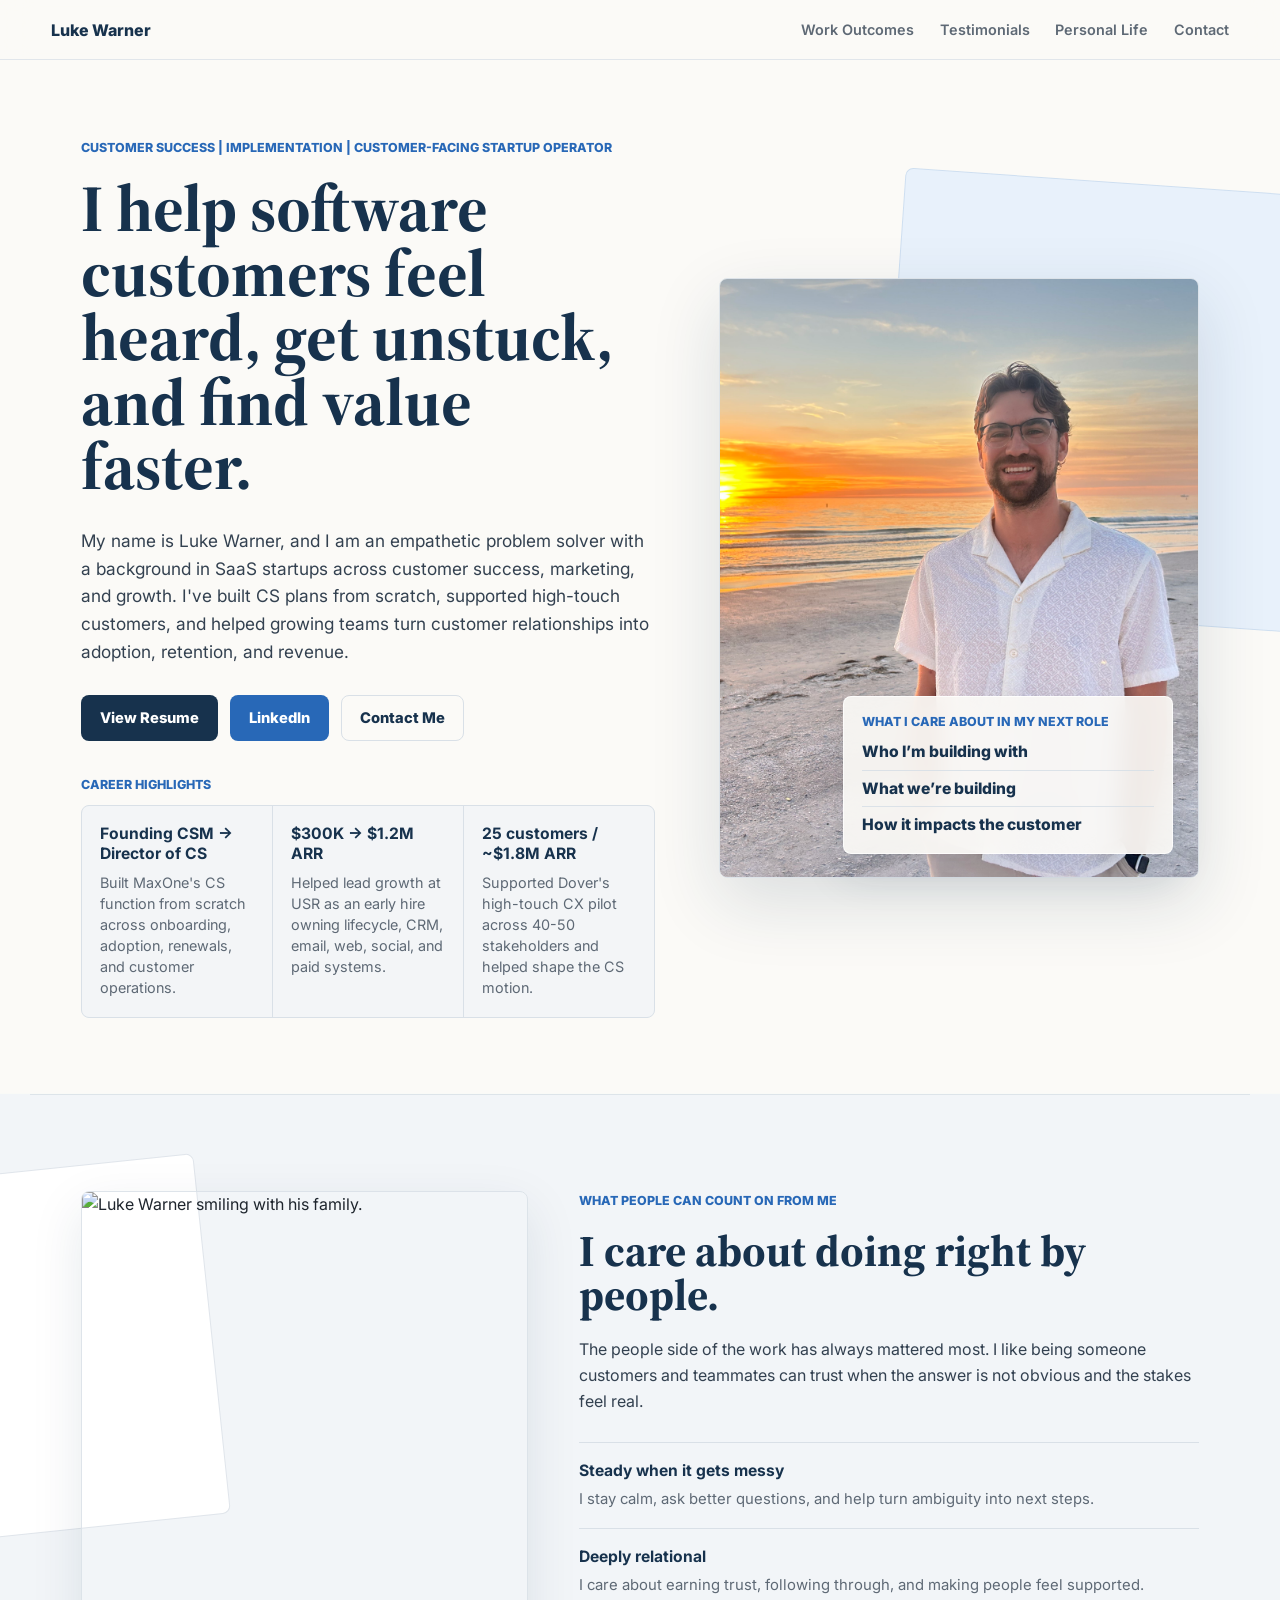
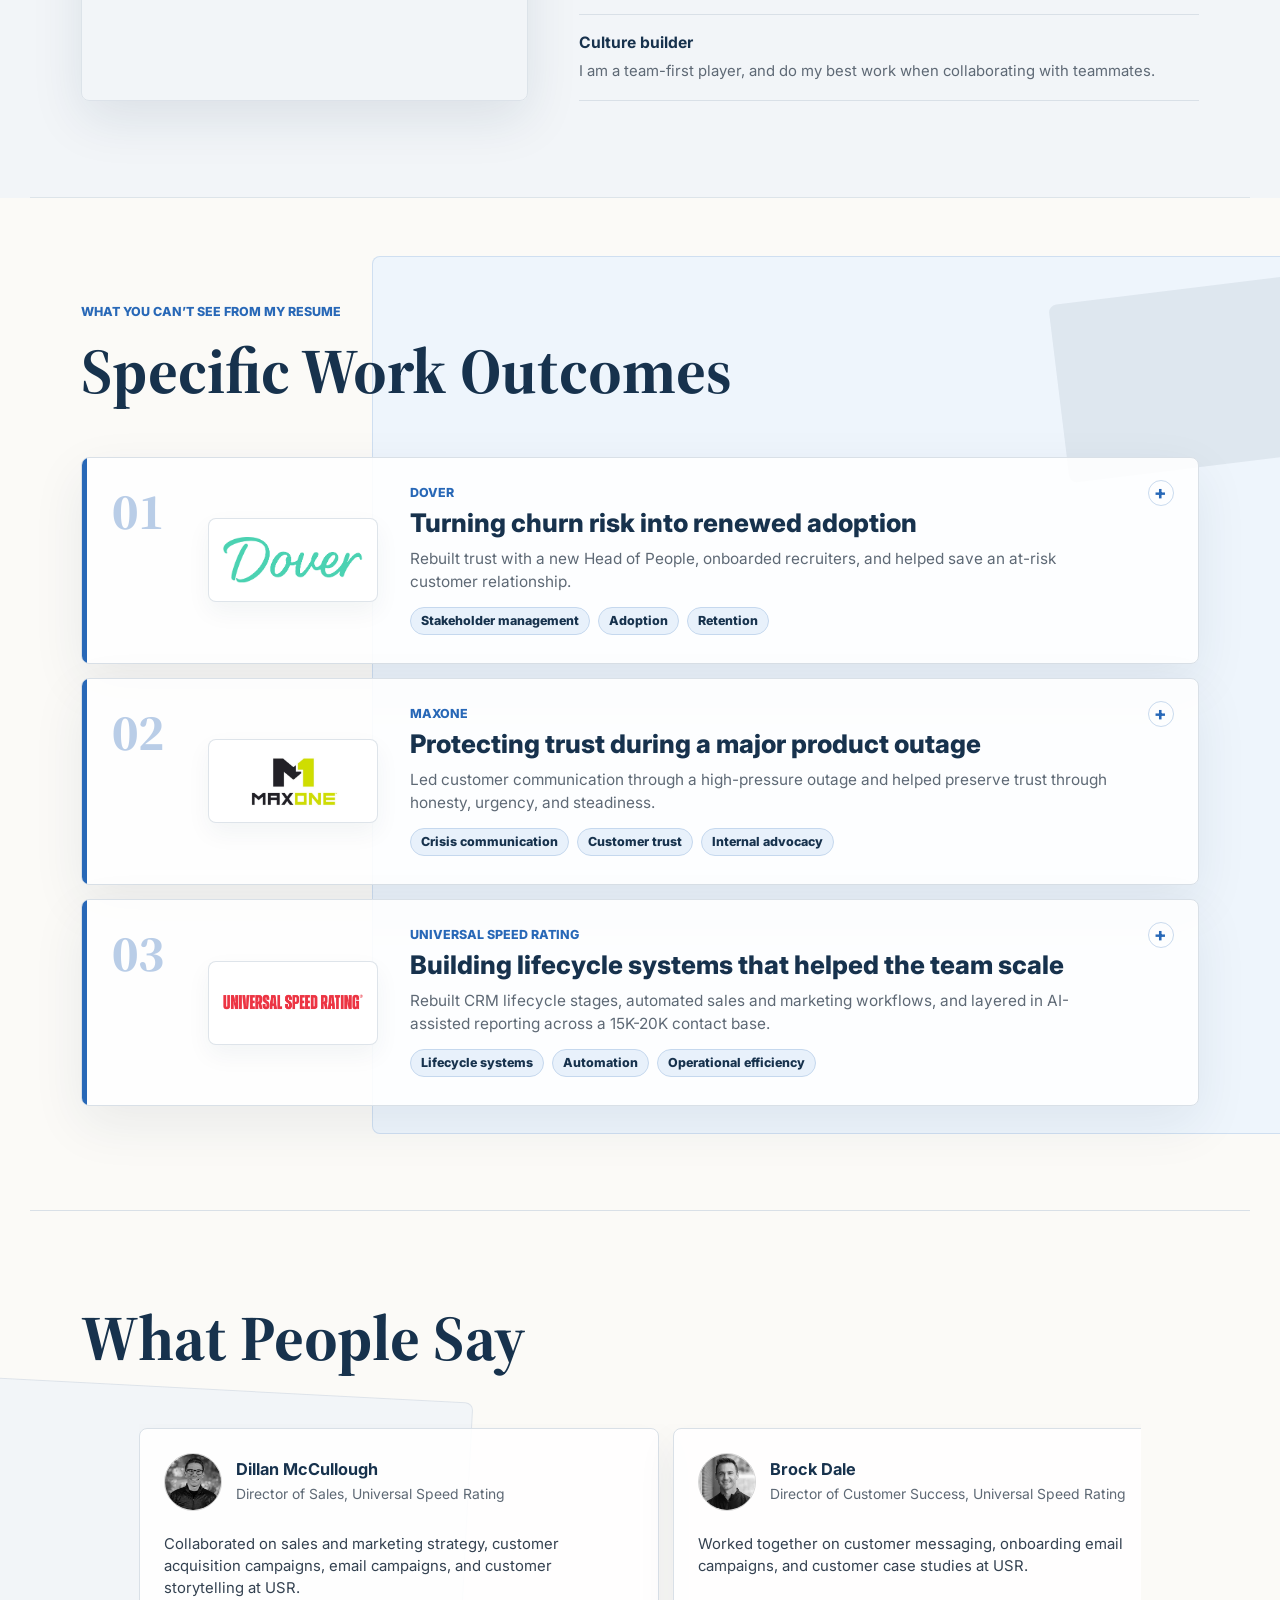
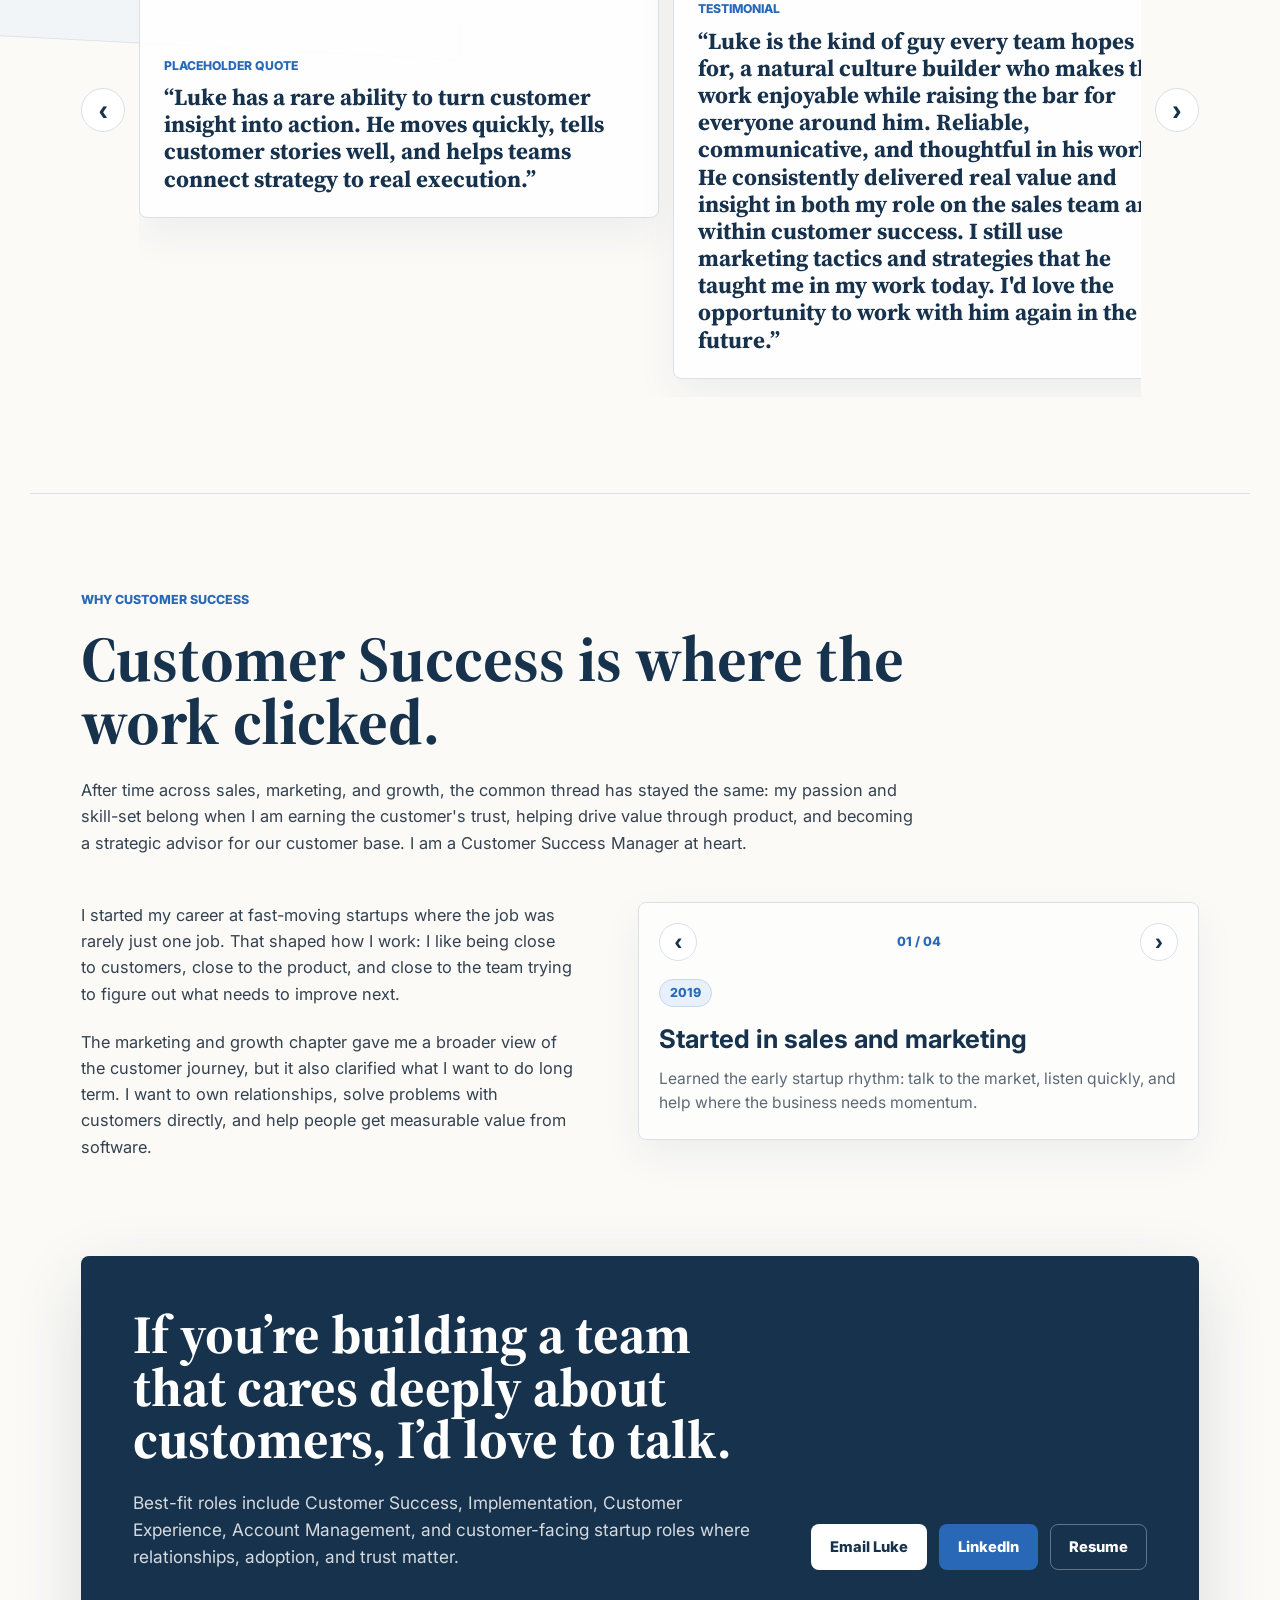
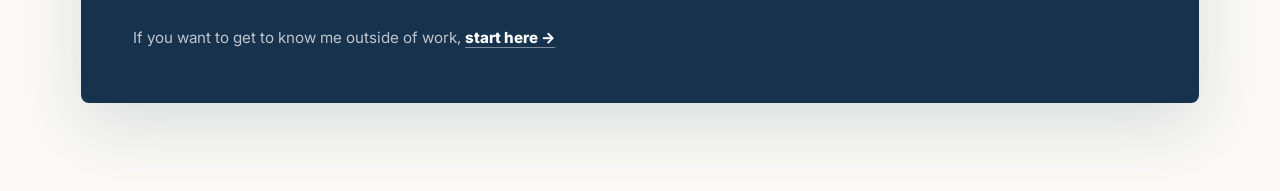
==== index.html @ da86cff1 "Initial portfolio website" ====
<!doctype html>
<html lang="en">
  <head>
    <meta charset="utf-8">
    <meta name="viewport" content="width=device-width, initial-scale=1">
    <meta
      name="description"
      content="Luke Warner is a customer success manager and startup operator focused on customer relationships, implementation, software adoption, and high-touch support."
    >
    <title>Luke Warner | Customer Success</title>
    <link rel="preconnect" href="https://fonts.googleapis.com">
    <link rel="preconnect" href="https://fonts.gstatic.com" crossorigin>
    <link
      href="https://fonts.googleapis.com/css2?family=Inter:wght@400;500;600;700;800&family=Source+Serif+4:opsz,wght@8..60,600;8..60,700&display=swap"
      rel="stylesheet"
    >
    <link rel="stylesheet" href="styles.css">
    <script src="script.js" defer></script>
  </head>
  <body>
    <header class="site-header" aria-label="Primary">
      <a class="brand" href="#top" aria-label="Luke Warner home">Luke Warner</a>
      <nav class="nav-links" aria-label="Site">
        <a href="#projects">Work Outcomes</a>
        <a href="#testimonials">Testimonials</a>
        <a href="outside-work.html">Personal Life</a>
        <a href="#contact">Contact</a>
      </nav>
    </header>

    <main id="top">
      <section class="hero" aria-labelledby="hero-title">
        <div class="hero-copy">
          <p class="eyebrow">Customer Success | Implementation | Customer-facing startup operator</p>
          <h1 id="hero-title">I help software customers feel heard, get unstuck, and find value faster.</h1>
          <p class="hero-intro">
            My name is Luke Warner, and I am an empathetic problem solver with a background in SaaS
            startups across customer success, marketing, and growth. I've built CS plans from
            scratch, supported high-touch customers, and helped growing teams turn customer
            relationships into adoption, retention, and revenue.
          </p>

          <div class="hero-actions" aria-label="Primary links">
            <a class="button primary" href="assets/files/luke-warner-resume.pdf">View Resume</a>
            <a class="button secondary" href="https://www.linkedin.com/in/luke-warner-34b8a7158/">LinkedIn</a>
            <a class="button ghost" href="#contact">Contact Me</a>
          </div>

          <p class="proof-label">Career Highlights</p>
          <ul class="proof-list" aria-label="Career highlights">
            <li>
              <strong>Founding CSM → Director of CS</strong>
              <span>Built MaxOne's CS function from scratch across onboarding, adoption, renewals, and customer operations.</span>
            </li>
            <li>
              <strong>$300K → $1.2M ARR</strong>
              <span>Helped lead growth at USR as an early hire owning lifecycle, CRM, email, web, social, and paid systems.</span>
            </li>
            <li>
              <strong>25 customers / ~$1.8M ARR</strong>
              <span>Supported Dover's high-touch CX pilot across 40-50 stakeholders and helped shape the CS motion.</span>
            </li>
          </ul>
        </div>

        <div class="hero-visual" aria-label="Portrait of Luke Warner">
          <img src="assets/images/luke-hero.jpeg" alt="Luke Warner smiling on a beach at sunset.">
          <div class="mantra" aria-label="Luke's role mantra">
            <strong>What I care about in my next role</strong>
            <span>Who I’m building with</span>
            <span>What we’re building</span>
            <span>How it impacts the customer</span>
          </div>
        </div>
      </section>

      <section class="trust-section" id="count-on-me" aria-label="What people can count on from Luke">
        <div class="people-section" aria-label="What people can count on from Luke">
          <figure class="people-photo">
            <img src="assets/images/luke-family-candid.jpg" alt="Luke Warner smiling with his family.">
          </figure>
          <div class="people-copy">
            <p class="eyebrow">What people can count on from me</p>
            <h3>I care about doing right by people.</h3>
            <p>
              The people side of the work has always mattered most. I like being someone customers
              and teammates can trust when the answer is not obvious and the stakes feel real.
            </p>
            <div class="people-traits">
              <article>
                <h4>Steady when it gets messy</h4>
                <p>I stay calm, ask better questions, and help turn ambiguity into next steps.</p>
              </article>
              <article>
                <h4>Deeply relational</h4>
                <p>I care about earning trust, following through, and making people feel supported.</p>
              </article>
              <article>
                <h4>Culture builder</h4>
                <p>I am a team-first player, and do my best work when collaborating with teammates.</p>
              </article>
            </div>
          </div>
        </div>
      </section>

      <section class="outcomes-section" id="projects" aria-labelledby="outcomes-title">
        <div class="section-heading">
          <p class="eyebrow">What you can’t see from my resume</p>
          <h2 id="outcomes-title">Specific Work Outcomes</h2>
        </div>

        <div class="outcome-list">
          <details class="outcome-card">
            <summary>
              <span class="outcome-logo-box">
                <img src="assets/images/dover-logo.png" alt="Dover logo.">
              </span>
              <span class="outcome-summary">
                <span class="outcome-company">Dover</span>
                <span class="outcome-title">Turning churn risk into renewed adoption</span>
                <span class="outcome-line">Rebuilt trust with a new Head of People, onboarded recruiters, and helped save an at-risk customer relationship.</span>
                <span class="outcome-tags" aria-label="Skills demonstrated">
                  <span>Stakeholder management</span>
                  <span>Adoption</span>
                  <span>Retention</span>
                </span>
              </span>
            </summary>
            <div class="outcome-body">
              <article>
                <h3>Problem</h3>
                <p>True North Fleet had been a longtime Dover customer, but usage had stalled. A new Head of People joined the company, had never used Dover before, and was considering bringing in her own hiring processes. That created a real churn risk, especially because her recruiting team also saw Dover as a potential competitor to the way they already worked.</p>
              </article>
              <article>
                <h3>What I Did</h3>
                <p>I focused first on earning trust with the new Head of People. I walked her through the platform, helped her understand that Dover was there to make her team’s work easier, and showed how it could support faster, more efficient hiring. From there, I helped onboard her recruiters, answered questions, joined additional calls with hiring managers, and became more embedded in their hiring workflow than a traditional CSM motion might require.</p>
              </article>
              <article>
                <h3>Result</h3>
                <p>We kept True North Fleet as a customer, rebuilt trust with a new decision-maker, got the recruiting team bought into the platform, and increased adoption across the account.</p>
              </article>
              <article>
                <h3>What It Demonstrates</h3>
                <p>This story shows how I approach at-risk accounts: understand the customer’s world, earn trust with new stakeholders, identify what is blocking adoption, and do the practical work needed to help the customer succeed.</p>
              </article>
            </div>
          </details>

          <details class="outcome-card">
            <summary>
              <span class="outcome-logo-box">
                <img src="assets/images/maxone-logo.jpg" alt="MaxOne logo.">
              </span>
              <span class="outcome-summary">
                <span class="outcome-company">MaxOne</span>
                <span class="outcome-title">Protecting trust during a major product outage</span>
                <span class="outcome-line">Led customer communication through a high-pressure outage and helped preserve trust through honesty, urgency, and steadiness.</span>
                <span class="outcome-tags" aria-label="Skills demonstrated">
                  <span>Crisis communication</span>
                  <span>Customer trust</span>
                  <span>Internal advocacy</span>
                </span>
              </span>
            </summary>
            <div class="outcome-body">
              <article>
                <h3>Problem</h3>
                <p>During my time as Director of Customer Success at MaxOne, we went through a major platform transition that caused a serious outage across our customer base. For several weeks, many customers were affected, and some were unable to use the product in the way they needed. It created a high-pressure moment with real churn risk.</p>
              </article>
              <article>
                <h3>What I Did</h3>
                <p>As the primary customer contact, I owned communication throughout the outage. I focused on being prompt, honest, calm, and clear. I kept customers updated, acknowledged the impact, avoided overpromising, and worked internally to understand timelines and advocate for what customers needed. My goal was to make sure customers knew we were taking the issue seriously and working as quickly as possible to resolve it.</p>
              </article>
              <article>
                <h3>Result</h3>
                <p>The outcome was mixed, as some customers needed an immediate solution and chose to leave. But with others, we were able to preserve trust by communicating proactively, following through on commitments, and showing up consistently during a difficult moment. The experience made me a much stronger customer communicator and taught me how much trust can be built, or lost, in moments of pressure.</p>
              </article>
              <article>
                <h3>What It Demonstrates</h3>
                <p>This story shows how I handle hard customer situations: stay calm, communicate clearly, tell the truth without creating panic, advocate internally, and protect the relationship even when the product experience is not where it needs to be.</p>
              </article>
            </div>
          </details>

          <details class="outcome-card">
            <summary>
              <span class="outcome-logo-box">
                <img src="assets/images/usr-logo.png" alt="Universal Speed Rating logo.">
              </span>
              <span class="outcome-summary">
                <span class="outcome-company">Universal Speed Rating</span>
                <span class="outcome-title">Building lifecycle systems that helped the team scale</span>
                <span class="outcome-line">Rebuilt CRM lifecycle stages, automated sales and marketing workflows, and layered in AI-assisted reporting across a 15K-20K contact base.</span>
                <span class="outcome-tags" aria-label="Skills demonstrated">
                  <span>Lifecycle systems</span>
                  <span>Automation</span>
                  <span>Operational efficiency</span>
                </span>
              </span>
            </summary>
            <div class="outcome-body">
              <article>
                <h3>Problem</h3>
                <p>When I joined Universal Speed Rating, the CRM was messy, under-segmented, and full of manual work. We had roughly 15,000-20,000 contacts, but they were not organized cleanly across lifecycle stages, lists, or communication paths. That made it harder for sales, marketing, and customer-facing teams to follow up quickly, personalize messaging, and understand where people were in the funnel.</p>
              </article>
              <article>
                <h3>What I Did</h3>
                <p>I rebuilt the lifecycle structure inside the CRM and created automated workflows across the full funnel: new contact, lead, sales qualified lead, opportunity, customer, and churned. Those workflows connected marketing emails, sales tasks, internal notifications, reporting, and customer/prospect segmentation. From there, I layered in AI-assisted workflows for paid ad reporting, performance dashboards, campaign planning, and lifecycle analysis.</p>
              </article>
              <article>
                <h3>Result</h3>
                <p>The systems saved time, reduced manual work, improved segmentation, created cleaner handoffs, and gave the sales team faster follow-up paths with fewer missed tasks. That operational foundation supported the company’s growth from roughly $300K to $1.2M ARR.</p>
              </article>
              <article>
                <h3>What It Demonstrates</h3>
                <p>This story shows how I use systems thinking to create leverage. I can build customer and revenue operations infrastructure that helps teams move faster, communicate better, and scale without relying on manual work.</p>
              </article>
            </div>
          </details>
        </div>
      </section>

      <section class="testimonials-section" id="testimonials" aria-labelledby="testimonials-title">
        <div class="section-heading">
          <h2 id="testimonials-title">What People Say</h2>
        </div>

        <div class="testimonial-carousel" aria-label="Testimonials carousel">
          <button class="carousel-button" type="button" data-testimonial-prev aria-label="Previous testimonial">‹</button>
          <div class="testimonial-track" tabindex="0">
            <article class="testimonial-card">
              <div class="testimonial-person">
                <img class="testimonial-avatar" src="assets/images/dillan-mccullough.webp" alt="Dillan McCullough">
                <div>
                  <h3>Dillan McCullough</h3>
                  <p>Director of Sales, Universal Speed Rating</p>
                </div>
              </div>
              <p class="testimonial-relationship">Collaborated on sales and marketing strategy, customer acquisition campaigns, email campaigns, and customer storytelling at USR.</p>
              <p class="testimonial-label">Placeholder quote</p>
              <blockquote>
                “Luke has a rare ability to turn customer insight into action. He moves quickly, tells customer stories well, and helps teams connect strategy to real execution.”
              </blockquote>
            </article>

            <article class="testimonial-card">
              <div class="testimonial-person">
                <img class="testimonial-avatar" src="assets/images/brock-dale.webp" alt="Brock Dale">
                <div>
                  <h3>Brock Dale</h3>
                  <p>Director of Customer Success, Universal Speed Rating</p>
                </div>
              </div>
              <p class="testimonial-relationship">Worked together on customer messaging, onboarding email campaigns, and customer case studies at USR.</p>
              <p class="testimonial-label">Testimonial</p>
              <blockquote>
                “Luke is the kind of guy every team hopes for, a natural culture builder who makes the work enjoyable while raising the bar for everyone around him. Reliable, communicative, and thoughtful in his work. He consistently delivered real value and insight in both my role on the sales team and within customer success. I still use marketing tactics and strategies that he taught me in my work today. I'd love the opportunity to work with him again in the future.”
              </blockquote>
            </article>

            <article class="testimonial-card">
              <div class="testimonial-person">
                <img class="testimonial-avatar" src="assets/images/brittany-nickell.jpeg" alt="Brittany Nickell">
                <div>
                  <h3>Brittany Nickell</h3>
                  <p>Chief of Staff, Assembly</p>
                </div>
              </div>
              <p class="testimonial-relationship">Direct manager at Dover during Luke’s time on the Customer Experience team.</p>
              <p class="testimonial-label">Placeholder quote</p>
              <blockquote>
                “Luke brings empathy, ownership, and steadiness to customer work. He builds trust with customers quickly and is the kind of teammate people want beside them.”
              </blockquote>
            </article>

            <article class="testimonial-card">
              <div class="testimonial-person">
                <img class="testimonial-avatar" src="assets/images/eli-schoonveld.jpeg" alt="Eli Schoonveld">
                <div>
                  <h3>Eli Schoonveld</h3>
                  <p>Recruiter, Insight Global</p>
                </div>
              </div>
              <p class="testimonial-relationship">Worked under Luke as a marketing content manager at Universal Speed Rating.</p>
              <p class="testimonial-label">Placeholder quote</p>
              <blockquote>
                “Luke leads with clarity, encouragement, and trust. He gives people room to own their work while staying close enough to help them do it well.”
              </blockquote>
            </article>

            <article class="testimonial-card">
              <div class="testimonial-person">
                <img class="testimonial-avatar" src="assets/images/olivia-lebaron.jpeg" alt="Olivia LeBaron">
                <div>
                  <h3>Olivia LeBaron</h3>
                  <p>Customer Success / Operations Manager, Universal Speed Rating</p>
                </div>
              </div>
              <p class="testimonial-relationship">Worked alongside Luke as a colleague at Universal Speed Rating.</p>
              <p class="testimonial-label">Testimonial</p>
              <blockquote>
                “I had the opportunity to work with Luke over the past three years, and he was someone I could always count on. He's a strong communicator, follows through on his commitments, and consistently takes ownership of his work. I appreciated working with him and know he'll make a positive impact on whatever team he is on.”
              </blockquote>
            </article>

            <article class="testimonial-card">
              <div class="testimonial-person">
                <img class="testimonial-avatar" src="assets/images/payton-mills.jpeg" alt="Payton Mills">
                <div>
                  <h3>Payton Mills</h3>
                  <p>CEO, Raiz</p>
                </div>
              </div>
              <p class="testimonial-relationship">Lifelong friend who can speak to Luke’s character, integrity, and loyalty.</p>
              <p class="testimonial-label">Placeholder quote</p>
              <blockquote>
                “Luke is loyal, steady, and deeply principled. He shows up for people with integrity, and that character carries into the way he works and leads.”
              </blockquote>
            </article>
          </div>
          <button class="carousel-button" type="button" data-testimonial-next aria-label="Next testimonial">›</button>
        </div>
      </section>

      <section class="about-section" id="about" aria-labelledby="about-title">
        <div class="section-heading">
          <p class="eyebrow">Why Customer Success</p>
          <h2 id="about-title">Customer Success is where the work clicked.</h2>
          <p>
            After time across sales, marketing, and growth, the common thread has stayed the same:
            my passion and skill-set belong when I am earning the customer's trust, helping drive
            value through product, and becoming a strategic advisor for our customer base. I am a
            Customer Success Manager at heart.
          </p>
        </div>

        <div class="story-grid">
          <div class="about-copy">
            <p>
              I started my career at fast-moving startups where the job was rarely just one job.
              That shaped how I work: I like being close to customers, close to the product, and
              close to the team trying to figure out what needs to improve next.
            </p>
            <p>
              The marketing and growth chapter gave me a broader view of the customer journey, but
              it also clarified what I want to do long term. I want to own relationships, solve
              problems with customers directly, and help people get measurable value from software.
            </p>
          </div>

          <div class="timeline-carousel" aria-label="Career timeline">
            <div class="timeline-controls">
              <button class="timeline-button" type="button" data-timeline-prev aria-label="Previous timeline step">‹</button>
              <p class="timeline-count"><span data-timeline-current>01</span> / 04</p>
              <button class="timeline-button" type="button" data-timeline-next aria-label="Next timeline step">›</button>
            </div>

            <ol class="timeline-slides">
              <li class="timeline-slide is-active">
                <span class="timeline-date">2019</span>
                <h3>Started in sales and marketing</h3>
                <p>Learned the early startup rhythm: talk to the market, listen quickly, and help where the business needs momentum.</p>
              </li>
              <li class="timeline-slide">
                <span class="timeline-date">2019-2021</span>
                <h3>Became MaxOne's founding CSM</h3>
                <p>Built onboarding, playbooks, renewal motions, and customer operations before being promoted to Director of Customer Success.</p>
              </li>
              <li class="timeline-slide">
                <span class="timeline-date">2021-2023</span>
                <h3>Joined Dover's high-touch CX pilot</h3>
                <p>Worked with 25 customers worth roughly $1.8M ARR and helped shape a hands-on Customer Success motion.</p>
              </li>
              <li class="timeline-slide">
                <span class="timeline-date">2023-now</span>
                <h3>Led growth as an early marketing hire</h3>
                <p>Owned lifecycle, paid, CRM, email, social, and web systems while helping grow ARR from roughly $300K to $1.2M.</p>
              </li>
            </ol>
          </div>
        </div>
      </section>

      <section class="contact-section" id="contact" aria-labelledby="contact-title">
        <div class="contact-panel">
          <div class="contact-copy">
            <h2 id="contact-title">If you’re building a team that cares deeply about customers, I’d love to talk.</h2>
            <p>
              Best-fit roles include Customer Success, Implementation, Customer Experience, Account
              Management, and customer-facing startup roles where relationships, adoption, and trust
              matter.
            </p>
          </div>

          <div class="contact-actions" aria-label="Contact links">
            <a class="button primary" href="mailto:Lukewarner428@gmail.com">Email Luke</a>
            <a class="button secondary" href="https://www.linkedin.com/in/luke-warner-34b8a7158/">LinkedIn</a>
            <a class="button ghost" href="assets/files/luke-warner-resume.pdf">Resume</a>
          </div>

          <p class="outside-link">
            If you want to get to know me outside of work,
            <a href="outside-work.html">start here →</a>
          </p>
        </div>
      </section>
    </main>
  </body>
</html>
---- styles.css ----
:root {
  --paper: #fbfaf7;
  --paper-strong: #f2f5f8;
  --ink: #1e252d;
  --muted: #5e6975;
  --navy: #17324d;
  --cobalt: #2868b7;
  --cobalt-soft: #e8f1fb;
  --line: #d9e0e7;
  --white: #ffffff;
  --shadow: 0 24px 70px rgba(23, 50, 77, 0.14);
  --serif: "Source Serif 4", Georgia, serif;
  --sans: Inter, ui-sans-serif, system-ui, -apple-system, BlinkMacSystemFont, "Segoe UI", sans-serif;
}

* {
  box-sizing: border-box;
}

html {
  scroll-behavior: smooth;
}

body {
  margin: 0;
  background: var(--paper);
  color: var(--ink);
  font-family: var(--sans);
  font-size: 16px;
  line-height: 1.6;
  overflow-x: hidden;
}

main {
  overflow: hidden;
}

img {
  display: block;
  max-width: 100%;
}

a {
  color: inherit;
  text-decoration: none;
}

.site-header {
  position: sticky;
  top: 0;
  z-index: 10;
  display: flex;
  align-items: center;
  justify-content: space-between;
  gap: 32px;
  width: 100%;
  padding: 18px clamp(20px, 4vw, 56px);
  background: rgba(251, 250, 247, 0.9);
  border-bottom: 1px solid rgba(217, 224, 231, 0.75);
  backdrop-filter: blur(16px);
}

.brand {
  color: var(--navy);
  font-weight: 800;
  line-height: 1;
}

.nav-links {
  display: flex;
  align-items: center;
  gap: clamp(14px, 2vw, 28px);
  color: var(--muted);
  font-size: 0.9rem;
  font-weight: 600;
}

.nav-links a {
  white-space: nowrap;
  transition: color 160ms ease;
}

.nav-links a:hover,
.nav-links a:focus-visible {
  color: var(--cobalt);
}

.hero {
  position: relative;
  isolation: isolate;
  display: grid;
  grid-template-columns: minmax(0, 0.98fr) minmax(330px, 0.82fr);
  gap: clamp(34px, 5vw, 68px);
  align-items: center;
  max-width: 1220px;
  margin: 0 auto;
  padding: clamp(44px, 7vw, 78px) clamp(20px, 4vw, 56px) clamp(48px, 7vw, 76px);
}

.hero::before {
  position: absolute;
  top: 12%;
  right: max(-10vw, -140px);
  z-index: -1;
  width: min(38vw, 520px);
  height: min(34vw, 460px);
  background: #e8f1fb;
  border: 1px solid rgba(197, 216, 238, 0.72);
  border-radius: 8px;
  transform: rotate(4deg);
  content: "";
}

.hero-copy {
  max-width: 735px;
}

.eyebrow {
  margin: 0 0 18px;
  color: var(--cobalt);
  font-size: 0.78rem;
  font-weight: 800;
  letter-spacing: 0;
  text-transform: uppercase;
}

h1,
h2 {
  margin: 0;
  color: var(--navy);
  font-family: var(--serif);
  font-weight: 700;
  line-height: 0.98;
  letter-spacing: 0;
}

h1 {
  max-width: 690px;
  font-size: clamp(3rem, 5.15vw, 5.15rem);
}

h2 {
  font-size: clamp(2.2rem, 5vw, 4.7rem);
}

.hero-intro {
  max-width: 660px;
  margin: 28px 0 0;
  color: #334150;
  font-size: clamp(1.02rem, 1.35vw, 1.18rem);
}

.hero-actions {
  display: flex;
  flex-wrap: wrap;
  gap: 12px;
  margin-top: 30px;
}

.button {
  display: inline-flex;
  align-items: center;
  justify-content: center;
  min-height: 46px;
  padding: 12px 18px;
  border: 1px solid transparent;
  border-radius: 8px;
  font-size: 0.92rem;
  font-weight: 800;
  line-height: 1;
  transition: background 160ms ease, border-color 160ms ease, color 160ms ease, transform 160ms ease;
}

.button:hover,
.button:focus-visible {
  transform: translateY(-1px);
}

.button.primary {
  background: var(--navy);
  color: var(--white);
}

.button.primary:hover,
.button.primary:focus-visible {
  background: #214463;
}

.button.secondary {
  background: var(--cobalt);
  color: var(--white);
}

.button.secondary:hover,
.button.secondary:focus-visible {
  background: #1f579b;
}

.button.ghost {
  background: transparent;
  border-color: var(--line);
  color: var(--navy);
}

.button.ghost:hover,
.button.ghost:focus-visible {
  background: var(--cobalt-soft);
  border-color: #c5d8ee;
}

.proof-label {
  margin: 34px 0 10px;
  color: var(--cobalt);
  font-size: 0.78rem;
  font-weight: 800;
  letter-spacing: 0;
  text-transform: uppercase;
}

.proof-list {
  display: grid;
  grid-template-columns: repeat(3, minmax(0, 1fr));
  gap: 1px;
  padding: 0;
  margin: 0;
  overflow: hidden;
  background: var(--line);
  border: 1px solid var(--line);
  border-radius: 8px;
  list-style: none;
}

.proof-list li {
  min-height: 132px;
  padding: 18px;
  background: rgba(255, 255, 255, 0.68);
}

.proof-list strong {
  display: block;
  color: var(--navy);
  font-size: 0.98rem;
  line-height: 1.25;
}

.proof-list span {
  display: block;
  margin-top: 10px;
  color: var(--muted);
  font-size: 0.9rem;
  line-height: 1.45;
}

.hero-visual {
  position: relative;
  justify-self: end;
  width: min(100%, 486px);
}

.hero-visual img {
  width: 100%;
  aspect-ratio: 4 / 5;
  object-fit: cover;
  object-position: 64% center;
  border: 1px solid rgba(217, 224, 231, 0.86);
  border-radius: 8px;
  box-shadow: var(--shadow);
}

.mantra {
  position: absolute;
  right: clamp(14px, 2vw, 26px);
  bottom: clamp(14px, 2vw, 24px);
  width: min(82%, 330px);
  padding: 18px;
  background: rgba(251, 250, 247, 0.91);
  border: 1px solid rgba(255, 255, 255, 0.76);
  border-radius: 8px;
  box-shadow: 0 18px 42px rgba(23, 50, 77, 0.16);
  backdrop-filter: blur(12px);
}

.mantra strong {
  display: block;
  margin-bottom: 12px;
  color: var(--cobalt);
  font-size: 0.78rem;
  font-weight: 800;
  line-height: 1.2;
  text-transform: uppercase;
}

.mantra span {
  display: block;
  color: var(--navy);
  font-size: clamp(0.86rem, 1.4vw, 0.98rem);
  font-weight: 800;
  line-height: 1.25;
}

.mantra span + span {
  margin-top: 8px;
  padding-top: 8px;
  border-top: 1px solid rgba(217, 224, 231, 0.9);
}

.about-section {
  max-width: 1220px;
  margin: 0 auto;
  padding: clamp(56px, 9vw, 96px) clamp(20px, 4vw, 56px);
  border-top: 1px solid var(--line);
}

.trust-section {
  position: relative;
  isolation: isolate;
  max-width: 1220px;
  margin: 0 auto;
  padding: clamp(64px, 8vw, 96px) clamp(20px, 4vw, 56px);
  background: #f2f5f8;
  box-shadow: 0 0 0 100vmax #f2f5f8;
  clip-path: inset(0 -100vmax);
  border-top: 1px solid rgba(217, 224, 231, 0.8);
  border-bottom: 1px solid rgba(217, 224, 231, 0.8);
}

.trust-section::before {
  position: absolute;
  top: clamp(34px, 6vw, 82px);
  left: max(-14vw, -190px);
  z-index: -1;
  width: min(30vw, 360px);
  height: min(30vw, 360px);
  background: var(--white);
  border: 1px solid rgba(217, 224, 231, 0.82);
  border-radius: 8px;
  transform: rotate(-6deg);
  content: "";
}

.trust-section .people-section {
  margin-top: 0;
  padding-top: 0;
  border-top: 0;
}

.section-heading {
  max-width: 930px;
}

.section-heading p:last-child {
  max-width: 840px;
  margin: 24px 0 0;
  color: #334150;
  font-size: clamp(1.05rem, 1.55vw, 1.24rem);
}

.about-section .section-heading p:last-child {
  font-size: clamp(1rem, 1.28vw, 1.13rem);
  line-height: 1.6;
}

.story-grid {
  display: grid;
  grid-template-columns: minmax(0, 0.88fr) minmax(420px, 1fr);
  gap: clamp(34px, 5vw, 72px);
  align-items: start;
  margin-top: clamp(28px, 4.5vw, 46px);
}

.about-copy {
  max-width: 520px;
  color: #334150;
  font-size: clamp(1rem, 1.28vw, 1.13rem);
}

.about-copy p {
  margin: 0;
}

.about-copy p + p {
  margin-top: 22px;
}

.timeline-carousel {
  min-height: 238px;
  padding: 20px;
  background: rgba(255, 255, 255, 0.68);
  border: 1px solid var(--line);
  border-radius: 8px;
  box-shadow: 0 16px 42px rgba(23, 50, 77, 0.06);
}

.timeline-controls {
  display: flex;
  align-items: center;
  justify-content: space-between;
  gap: 12px;
  margin-bottom: 18px;
}

.timeline-button {
  display: inline-flex;
  align-items: center;
  justify-content: center;
  width: 38px;
  height: 38px;
  padding: 0;
  color: var(--navy);
  font-size: 1.55rem;
  font-weight: 800;
  line-height: 1;
  background: var(--white);
  border: 1px solid var(--line);
  border-radius: 999px;
  cursor: pointer;
  transition: background 160ms ease, color 160ms ease, transform 160ms ease;
}

.timeline-button:hover,
.timeline-button:focus-visible {
  color: var(--cobalt);
  background: var(--cobalt-soft);
  transform: translateY(-1px);
}

.timeline-count {
  margin: 0;
  color: var(--cobalt);
  font-size: 0.8rem;
  font-weight: 800;
  line-height: 1;
}

.timeline-slides {
  padding: 0;
  margin: 0;
  list-style: none;
}

.timeline-slide {
  display: none;
}

.timeline-slide.is-active {
  display: block;
}

.timeline-date {
  display: inline-flex;
  min-height: 28px;
  align-items: center;
  padding: 6px 10px;
  color: var(--cobalt);
  font-size: 0.78rem;
  font-weight: 800;
  line-height: 1;
  background: var(--cobalt-soft);
  border: 1px solid #c5d8ee;
  border-radius: 999px;
}

.timeline-slide h3 {
  margin: 18px 0 0;
  color: var(--navy);
  font-size: clamp(1.28rem, 2vw, 1.72rem);
  line-height: 1.08;
}

.timeline-slide p {
  margin: 14px 0 0;
  color: var(--muted);
  font-size: 0.98rem;
  line-height: 1.55;
}

.people-section {
  display: grid;
  grid-template-columns: minmax(300px, 0.72fr) minmax(0, 1fr);
  gap: clamp(26px, 4vw, 52px);
  align-items: stretch;
  margin-top: clamp(44px, 7vw, 76px);
  padding-top: clamp(34px, 5vw, 56px);
  border-top: 1px solid var(--line);
}

.people-photo {
  min-height: 100%;
  margin: 0;
}

.people-photo img {
  width: 100%;
  height: 100%;
  min-height: 430px;
  object-fit: cover;
  object-position: center;
  border: 1px solid rgba(217, 224, 231, 0.86);
  border-radius: 8px;
  box-shadow: 0 18px 52px rgba(23, 50, 77, 0.1);
}

.people-copy {
  align-self: center;
  max-width: 620px;
}

.people-copy h3 {
  margin: 0;
  color: var(--navy);
  font-family: var(--serif);
  font-size: clamp(2rem, 3.4vw, 3.25rem);
  line-height: 1.02;
}

.people-copy > p:not(.eyebrow) {
  margin: 20px 0 0;
  color: #334150;
  font-size: clamp(1rem, 1.25vw, 1.12rem);
}

.people-traits {
  display: grid;
  margin-top: 28px;
  border-top: 1px solid var(--line);
}

.people-traits article {
  padding: 18px 0;
  border-bottom: 1px solid var(--line);
}

.people-traits h4 {
  margin: 0;
  color: var(--navy);
  font-size: 0.98rem;
  line-height: 1.25;
}

.people-traits p {
  margin: 7px 0 0;
  color: var(--muted);
  font-size: 0.93rem;
  line-height: 1.5;
}

.outcomes-section {
  position: relative;
  isolation: isolate;
  max-width: 1220px;
  margin: 0 auto;
  padding: clamp(66px, 9vw, 104px) clamp(20px, 4vw, 56px);
  background: var(--paper);
  border-top: 0;
}

.outcomes-section::before {
  position: absolute;
  inset: clamp(30px, 5vw, 58px) max(-8vw, -110px) clamp(34px, 6vw, 76px) 28%;
  z-index: -1;
  background: #eef5fc;
  border: 1px solid rgba(197, 216, 238, 0.74);
  border-radius: 8px;
  content: "";
}

.outcomes-section::after {
  position: absolute;
  top: clamp(44px, 7vw, 88px);
  right: max(-9vw, -120px);
  z-index: -1;
  width: min(24vw, 310px);
  height: min(14vw, 180px);
  background: var(--navy);
  border-radius: 8px;
  opacity: 0.07;
  transform: rotate(-7deg);
  content: "";
}

.outcome-list {
  counter-reset: outcome-card;
  display: grid;
  gap: 14px;
  margin-top: clamp(34px, 5vw, 54px);
}

.outcome-card {
  position: relative;
  counter-increment: outcome-card;
  overflow: hidden;
  background: rgba(255, 255, 255, 0.88);
  border: 1px solid var(--line);
  border-radius: 8px;
  box-shadow: 0 18px 52px rgba(23, 50, 77, 0.08);
}

.outcome-card::before {
  position: absolute;
  inset: 0 auto 0 0;
  width: 5px;
  background: var(--cobalt);
  content: "";
}

.outcome-card[open] {
  background: var(--white);
}

.outcome-card summary {
  position: relative;
  display: grid;
  grid-template-columns: minmax(48px, 64px) minmax(130px, 170px) minmax(0, 1fr);
  gap: clamp(18px, 3vw, 32px);
  align-items: center;
  padding: clamp(18px, 2.8vw, 28px) clamp(18px, 3vw, 30px);
  cursor: pointer;
  list-style: none;
}

.outcome-card summary::before {
  align-self: start;
  color: rgba(40, 104, 183, 0.32);
  font-family: var(--serif);
  font-size: clamp(2.1rem, 4vw, 3.4rem);
  font-weight: 700;
  line-height: 1;
  content: "0" counter(outcome-card);
}

.outcome-card summary::-webkit-details-marker {
  display: none;
}

.outcome-card summary::after {
  position: absolute;
  top: 22px;
  right: 24px;
  width: 24px;
  height: 24px;
  color: var(--cobalt);
  font-size: 1.15rem;
  font-weight: 800;
  line-height: 22px;
  text-align: center;
  border: 1px solid rgba(40, 104, 183, 0.24);
  border-radius: 999px;
  content: "+";
}

.outcome-card[open] summary::after {
  content: "-";
}

.outcome-card summary:focus-visible {
  outline: 3px solid rgba(40, 104, 183, 0.42);
  outline-offset: 4px;
}

.outcome-logo-box {
  display: flex;
  align-items: center;
  justify-content: center;
  width: 100%;
  min-height: 84px;
  padding: 14px;
  background: var(--white);
  border: 1px solid rgba(217, 224, 231, 0.86);
  border-radius: 8px;
  box-shadow: 0 10px 24px rgba(23, 50, 77, 0.05);
}

.outcome-logo-box img {
  width: 100%;
  max-height: 54px;
  object-fit: contain;
}

.outcome-summary {
  display: block;
  max-width: 790px;
  padding-right: 44px;
}

.outcome-company {
  display: block;
  color: var(--cobalt);
  font-size: 0.78rem;
  font-weight: 800;
  line-height: 1.2;
  text-transform: uppercase;
}

.outcome-title {
  display: block;
  margin-top: 8px;
  color: var(--navy);
  font-size: clamp(1.25rem, 2vw, 1.65rem);
  font-weight: 800;
  line-height: 1.1;
}

.outcome-line {
  display: block;
  margin-top: 10px;
  color: var(--muted);
  font-size: clamp(0.95rem, 1.2vw, 1.05rem);
  line-height: 1.5;
}

.outcome-tags {
  display: flex;
  flex-wrap: wrap;
  gap: 8px;
  margin-top: 14px;
}

.outcome-tags span {
  display: inline-flex;
  align-items: center;
  min-height: 28px;
  padding: 6px 10px;
  color: var(--navy);
  font-size: 0.78rem;
  font-weight: 800;
  line-height: 1;
  background: var(--cobalt-soft);
  border: 1px solid #c5d8ee;
  border-radius: 999px;
}

.outcome-body {
  display: grid;
  grid-template-columns: repeat(2, minmax(0, 1fr));
  gap: 1px;
  margin: 0 clamp(18px, 3vw, 30px) clamp(18px, 3vw, 30px);
  overflow: hidden;
  background: var(--line);
  border: 1px solid var(--line);
  border-radius: 8px;
}

.outcome-body article {
  min-height: 190px;
  padding: clamp(18px, 2.4vw, 24px);
  background: var(--paper);
}

.outcome-body h3 {
  margin: 0;
  color: var(--navy);
  font-size: 1rem;
  line-height: 1.2;
}

.outcome-body p {
  margin: 10px 0 0;
  color: var(--muted);
  font-size: 0.95rem;
  line-height: 1.55;
}

.testimonials-section {
  position: relative;
  isolation: isolate;
  max-width: 1220px;
  margin: 0 auto;
  padding: clamp(56px, 9vw, 96px) clamp(20px, 4vw, 56px);
  border-top: 1px solid var(--line);
}

.testimonials-section::before {
  position: absolute;
  top: clamp(108px, 15vw, 176px);
  left: max(-12vw, -160px);
  z-index: -1;
  width: min(46vw, 620px);
  height: min(20vw, 260px);
  background: #f2f5f8;
  border: 1px solid rgba(217, 224, 231, 0.82);
  border-radius: 8px;
  transform: rotate(3deg);
  content: "";
}

.testimonial-carousel {
  position: relative;
  display: grid;
  grid-template-columns: 44px minmax(0, 1fr) 44px;
  gap: 14px;
  align-items: center;
  margin-top: clamp(34px, 5vw, 54px);
}

.testimonial-track {
  display: flex;
  align-items: flex-start;
  gap: 14px;
  overflow-x: auto;
  padding: 4px 2px 18px;
  scroll-behavior: smooth;
  scroll-snap-type: x mandatory;
  scrollbar-width: thin;
  scrollbar-color: #c5d8ee transparent;
}

.testimonial-track:focus-visible {
  outline: 3px solid rgba(40, 104, 183, 0.42);
  outline-offset: 4px;
}

.carousel-button {
  display: inline-flex;
  align-items: center;
  justify-content: center;
  width: 44px;
  height: 44px;
  padding: 0;
  color: var(--navy);
  font-size: 1.8rem;
  font-weight: 800;
  line-height: 1;
  background: var(--white);
  border: 1px solid var(--line);
  border-radius: 999px;
  cursor: pointer;
  transition: background 160ms ease, color 160ms ease, transform 160ms ease;
}

.carousel-button:hover,
.carousel-button:focus-visible {
  color: var(--cobalt);
  background: var(--cobalt-soft);
  transform: translateY(-1px);
}

.testimonial-card {
  display: flex;
  flex-direction: column;
  flex: 0 0 min(520px, 82vw);
  min-height: 390px;
  padding: 24px;
  background: rgba(255, 255, 255, 0.9);
  border: 1px solid var(--line);
  border-radius: 8px;
  box-shadow: 0 16px 42px rgba(23, 50, 77, 0.06);
  scroll-snap-align: start;
}

.testimonial-person {
  display: grid;
  grid-template-columns: 58px minmax(0, 1fr);
  gap: 14px;
  align-items: center;
}

.testimonial-avatar {
  width: 58px;
  height: 58px;
  background: var(--cobalt-soft);
  border: 1px solid #c5d8ee;
  border-radius: 999px;
  filter: grayscale(1);
  object-fit: cover;
  object-position: center;
}

.testimonial-person h3 {
  margin: 0;
  color: var(--navy);
  font-size: 1.02rem;
  line-height: 1.2;
}

.testimonial-person p {
  margin: 5px 0 0;
  color: var(--muted);
  font-size: 0.87rem;
  line-height: 1.35;
}

.testimonial-relationship {
  margin: 22px 0 0;
  color: #334150;
  font-size: 0.93rem;
  line-height: 1.5;
}

.testimonial-label {
  margin: auto 0 12px;
  padding-top: 26px;
  color: var(--cobalt);
  font-size: 0.76rem;
  font-weight: 800;
  line-height: 1;
  text-transform: uppercase;
}

.testimonial-card blockquote {
  margin: 0;
  color: var(--navy);
  font-family: var(--serif);
  font-size: clamp(1.2rem, 1.8vw, 1.48rem);
  font-weight: 700;
  line-height: 1.18;
}

.contact-section {
  max-width: 1220px;
  margin: 0 auto;
  padding: 0 clamp(20px, 4vw, 56px) clamp(58px, 8vw, 88px);
}

.contact-panel {
  display: grid;
  grid-template-columns: minmax(0, 1fr) auto;
  gap: clamp(24px, 4vw, 48px);
  align-items: end;
  padding: clamp(28px, 5vw, 52px);
  background: var(--navy);
  border-radius: 8px;
  box-shadow: var(--shadow);
}

.contact-copy {
  max-width: 760px;
}

.contact-copy .eyebrow,
.contact-copy h2,
.contact-copy p {
  color: var(--white);
}

.contact-copy .eyebrow {
  opacity: 0.8;
}

.contact-copy h2 {
  font-size: clamp(2.05rem, 4.2vw, 4.2rem);
}

.contact-copy p {
  max-width: 690px;
  margin: 24px 0 0;
  opacity: 0.82;
  font-size: clamp(1rem, 1.35vw, 1.14rem);
  line-height: 1.55;
}

.contact-actions {
  display: flex;
  flex-wrap: wrap;
  justify-content: flex-end;
  gap: 12px;
}

.contact-panel .button.primary {
  color: var(--navy);
  background: var(--white);
}

.contact-panel .button.primary:hover,
.contact-panel .button.primary:focus-visible {
  background: #edf4fb;
}

.contact-panel .button.secondary {
  background: var(--cobalt);
}

.contact-panel .button.ghost {
  color: var(--white);
  border-color: rgba(255, 255, 255, 0.32);
}

.contact-panel .button.ghost:hover,
.contact-panel .button.ghost:focus-visible {
  background: rgba(255, 255, 255, 0.11);
  border-color: rgba(255, 255, 255, 0.55);
}

.outside-link {
  grid-column: 1 / -1;
  margin: 8px 0 0;
  color: rgba(255, 255, 255, 0.72);
  font-size: 0.95rem;
}

.outside-link a {
  color: var(--white);
  font-weight: 800;
  text-decoration: underline;
  text-decoration-color: rgba(255, 255, 255, 0.44);
  text-underline-offset: 4px;
}

.outside-page {
  position: relative;
  overflow: hidden;
  max-width: 1220px;
  margin: 0 auto;
  padding: clamp(44px, 7vw, 78px) clamp(20px, 4vw, 56px) clamp(58px, 8vw, 88px);
}

.outside-hero {
  position: relative;
  isolation: isolate;
  display: grid;
  grid-template-columns: minmax(0, 0.95fr) minmax(280px, 0.72fr);
  gap: clamp(30px, 5vw, 62px);
  align-items: center;
}

.outside-hero::before {
  position: absolute;
  top: 8%;
  right: max(-10vw, -130px);
  z-index: -1;
  width: min(38vw, 480px);
  height: min(32vw, 410px);
  background: #e8f1fb;
  border: 1px solid rgba(197, 216, 238, 0.74);
  border-radius: 8px;
  transform: rotate(4deg);
  content: "";
}

.outside-copy p {
  max-width: 650px;
  margin: 26px 0 0;
  color: #334150;
  font-size: clamp(1.02rem, 1.35vw, 1.18rem);
  line-height: 1.6;
}

.outside-copy .button {
  margin-top: 30px;
}

.outside-photo {
  position: relative;
  overflow: hidden;
  border: 1px solid var(--line);
  border-radius: 8px;
  box-shadow: var(--shadow);
}

.outside-photo img {
  width: 100%;
  aspect-ratio: 4 / 5;
  object-fit: cover;
}

.outside-split {
  position: relative;
  isolation: isolate;
  display: grid;
  grid-template-columns: minmax(0, 0.78fr) minmax(280px, 0.72fr);
  gap: clamp(24px, 4vw, 52px);
  align-items: center;
  margin-top: clamp(42px, 6vw, 72px);
  padding-top: clamp(38px, 5vw, 56px);
  border-top: 1px solid var(--line);
}

.outside-split::before {
  position: absolute;
  inset: clamp(18px, 4vw, 42px) max(-10vw, -140px) -28px 46%;
  z-index: -1;
  background: #f2f5f8;
  border: 1px solid rgba(217, 224, 231, 0.82);
  border-radius: 8px;
  content: "";
}

.outside-split:nth-of-type(3)::before {
  inset: clamp(18px, 4vw, 42px) 44% -28px max(-10vw, -140px);
  background: #eef5fc;
}

.outside-split:nth-of-type(4)::before {
  inset: clamp(18px, 4vw, 42px) max(-10vw, -140px) -28px 38%;
  background: #f2f5f8;
}

.outside-split-reverse {
  grid-template-columns: minmax(280px, 0.72fr) minmax(0, 0.78fr);
}

.outside-split-reverse > div {
  grid-column: 2;
  grid-row: 1;
}

.outside-split-reverse > figure {
  grid-column: 1;
  grid-row: 1;
}

.outside-split h2 {
  max-width: 620px;
  font-size: clamp(1.95rem, 3.8vw, 3.55rem);
}

.outside-split p {
  max-width: 580px;
  margin: 22px 0 0;
  color: #334150;
  font-size: clamp(1rem, 1.2vw, 1.08rem);
  line-height: 1.62;
}

.outside-split figure {
  position: relative;
  margin: 0;
  overflow: hidden;
  background: var(--paper-strong);
  border: 1px solid var(--line);
  border-radius: 8px;
  box-shadow: 0 18px 52px rgba(23, 50, 77, 0.1);
}

.outside-split figure::after {
  position: absolute;
  inset: 0;
  border: 1px solid rgba(255, 255, 255, 0.42);
  border-radius: 8px;
  content: "";
  pointer-events: none;
}

.outside-split img {
  width: 100%;
  aspect-ratio: 4 / 3;
  object-fit: cover;
}

.outside-footer-action {
  position: relative;
  display: flex;
  justify-content: center;
  margin-top: clamp(34px, 5vw, 58px);
  padding-top: clamp(28px, 4vw, 42px);
  border-top: 1px solid var(--line);
}

.outside-footer-action::before {
  position: absolute;
  top: 0;
  left: 50%;
  z-index: -1;
  width: 100vw;
  height: calc(100% + clamp(58px, 8vw, 88px));
  background: #f2f5f8;
  transform: translateX(-50%);
  content: "";
}

@media (max-width: 980px) {
  .site-header {
    align-items: flex-start;
    flex-direction: column;
    gap: 14px;
  }

  .nav-links {
    width: 100%;
    overflow-x: auto;
    padding-bottom: 2px;
  }

  .hero {
    grid-template-columns: 1fr;
    min-height: auto;
  }

  .hero-visual {
    justify-self: start;
    width: min(100%, 560px);
  }

  .hero-visual img {
    aspect-ratio: 5 / 4;
    object-position: 70% center;
  }

  .story-grid {
    grid-template-columns: 1fr;
  }

  .about-copy {
    max-width: 760px;
  }

  .people-section {
    grid-template-columns: 1fr;
  }

  .people-photo img {
    min-height: auto;
    aspect-ratio: 4 / 3;
  }

  .outcome-body {
    grid-template-columns: 1fr;
  }

  .outcome-body article {
    min-height: auto;
  }

  .testimonial-carousel {
    grid-template-columns: 1fr 44px 44px;
    justify-content: stretch;
  }

  .testimonial-track {
    grid-column: 1 / -1;
    grid-row: 1;
    width: 100%;
  }

  .carousel-button {
    grid-row: 2;
    margin-top: 2px;
  }

  [data-testimonial-prev] {
    grid-column: 2;
  }

  [data-testimonial-next] {
    grid-column: 3;
  }

  .testimonial-card {
    flex-basis: min(560px, 88vw);
    min-height: auto;
  }

  .contact-panel {
    grid-template-columns: 1fr;
    align-items: start;
  }

  .contact-actions {
    justify-content: flex-start;
  }

  .outside-hero {
    grid-template-columns: 1fr;
  }

  .outside-hero::before {
    top: 30%;
    right: -34%;
    width: 62vw;
    height: 34vw;
  }

  .outside-split,
  .outside-split-reverse {
    grid-template-columns: 1fr;
  }

  .outside-split::before,
  .outside-split:nth-of-type(3)::before,
  .outside-split:nth-of-type(4)::before {
    inset: 28px -24px -22px -24px;
  }

  .outside-split-reverse > div,
  .outside-split-reverse > figure {
    grid-column: auto;
    grid-row: auto;
  }
}

@media (max-width: 740px) {
  h1 {
    font-size: clamp(2.55rem, 13vw, 3.7rem);
  }

  .proof-list {
    grid-template-columns: 1fr;
  }

  .proof-list li {
    min-height: auto;
  }

  .outcome-card summary {
    grid-template-columns: 1fr;
  }

  .hero::before {
    display: none;
  }

  .outcome-logo-box {
    justify-content: flex-start;
    max-width: 190px;
  }

}

@media (max-width: 520px) {
  .site-header {
    position: static;
  }

  .hero {
    padding-top: 36px;
  }

  .hero-actions {
    align-items: stretch;
    flex-direction: column;
  }

  .button {
    width: 100%;
  }

  .contact-actions {
    flex-direction: column;
    width: 100%;
  }

  .mantra {
    position: relative;
    right: auto;
    bottom: auto;
    width: 100%;
    margin-top: 12px;
  }

  .people-section {
    padding-top: 28px;
  }

  .outside-split img {
    aspect-ratio: 4 / 3;
  }

  .outside-hero::before {
    display: none;
  }
}
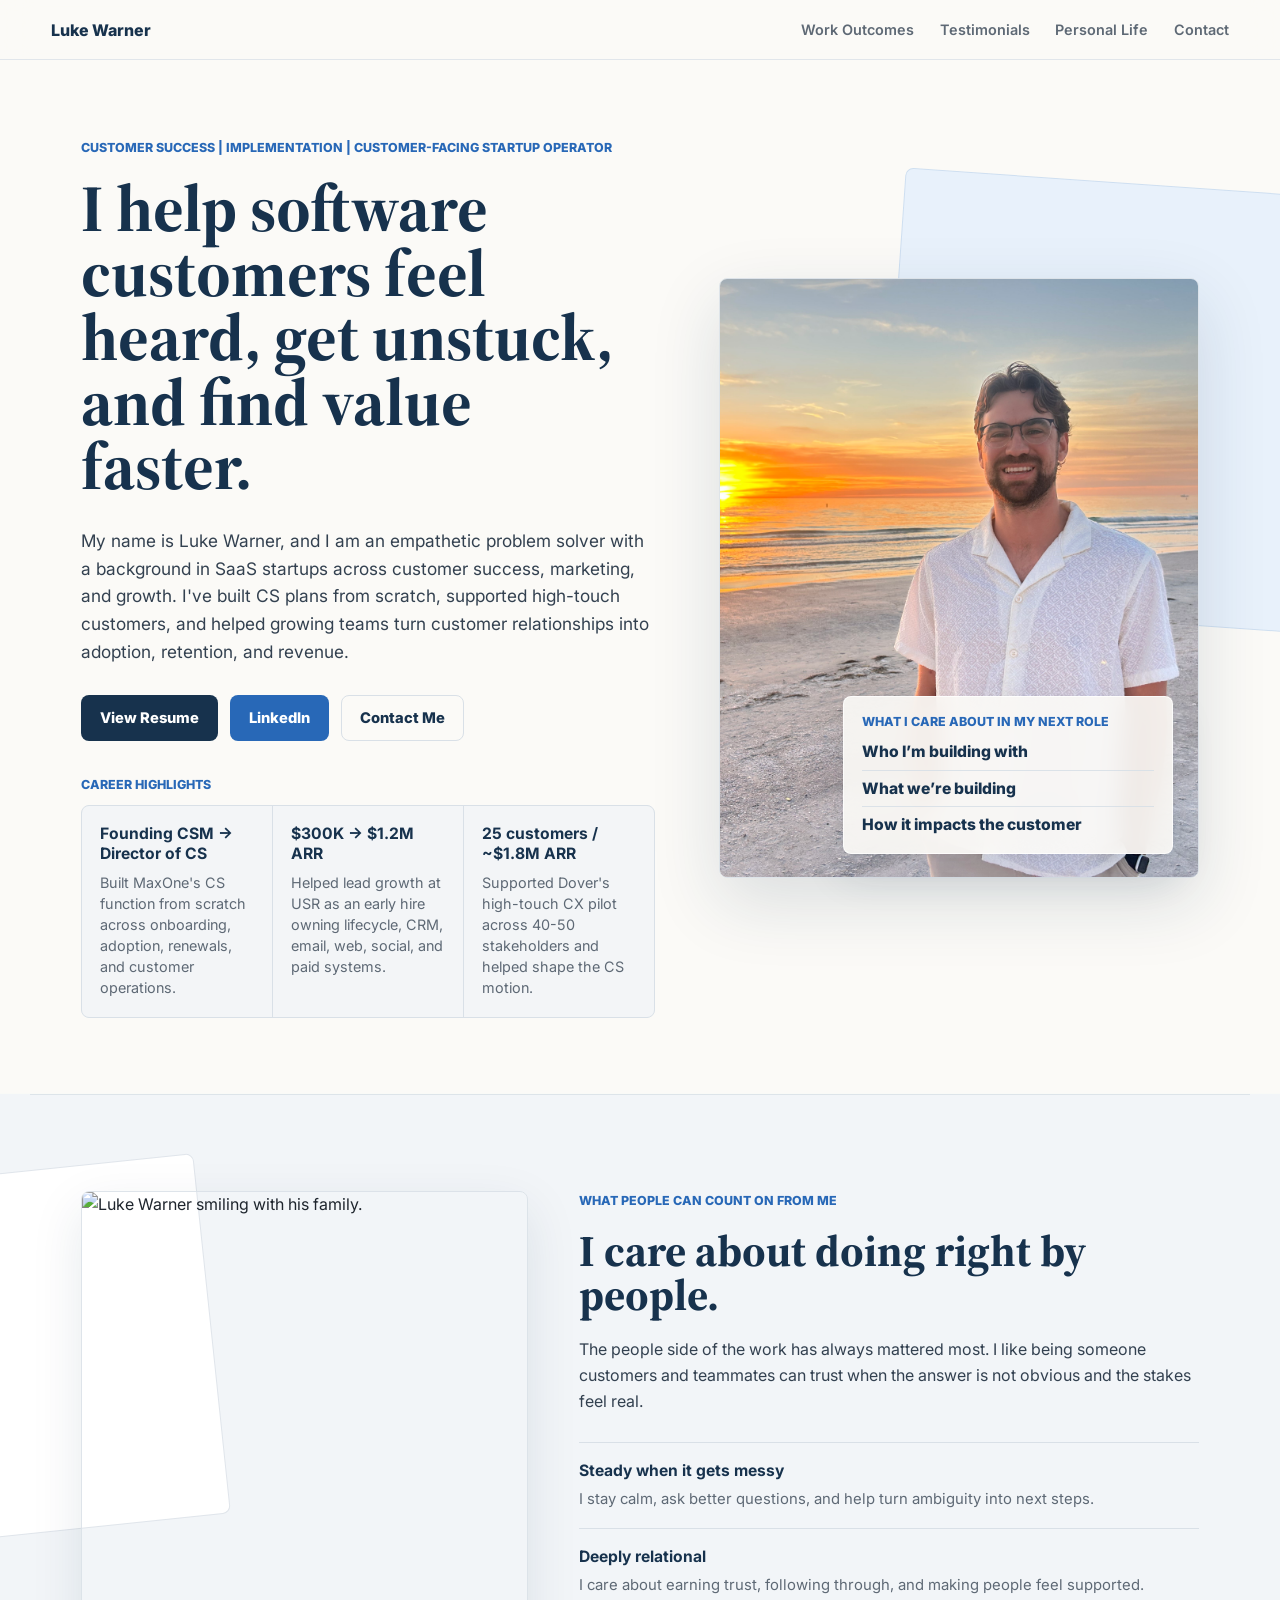
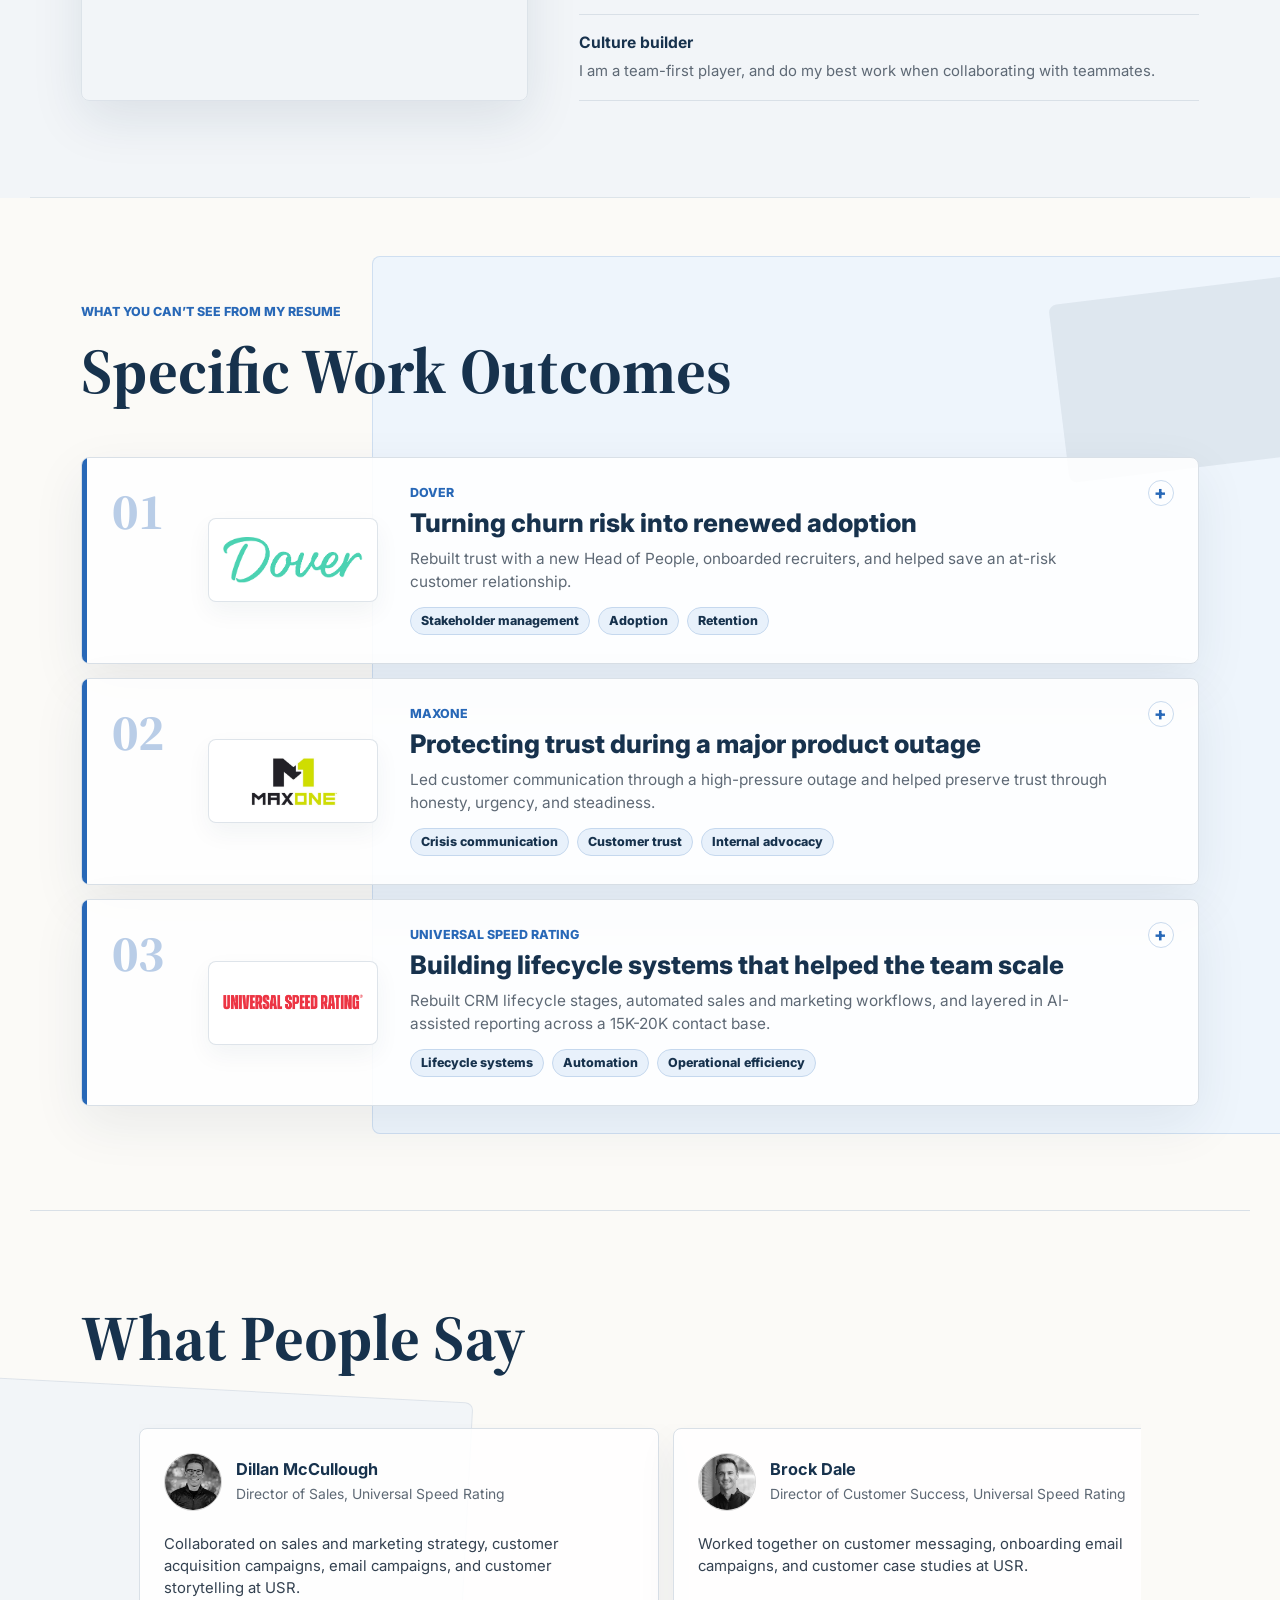
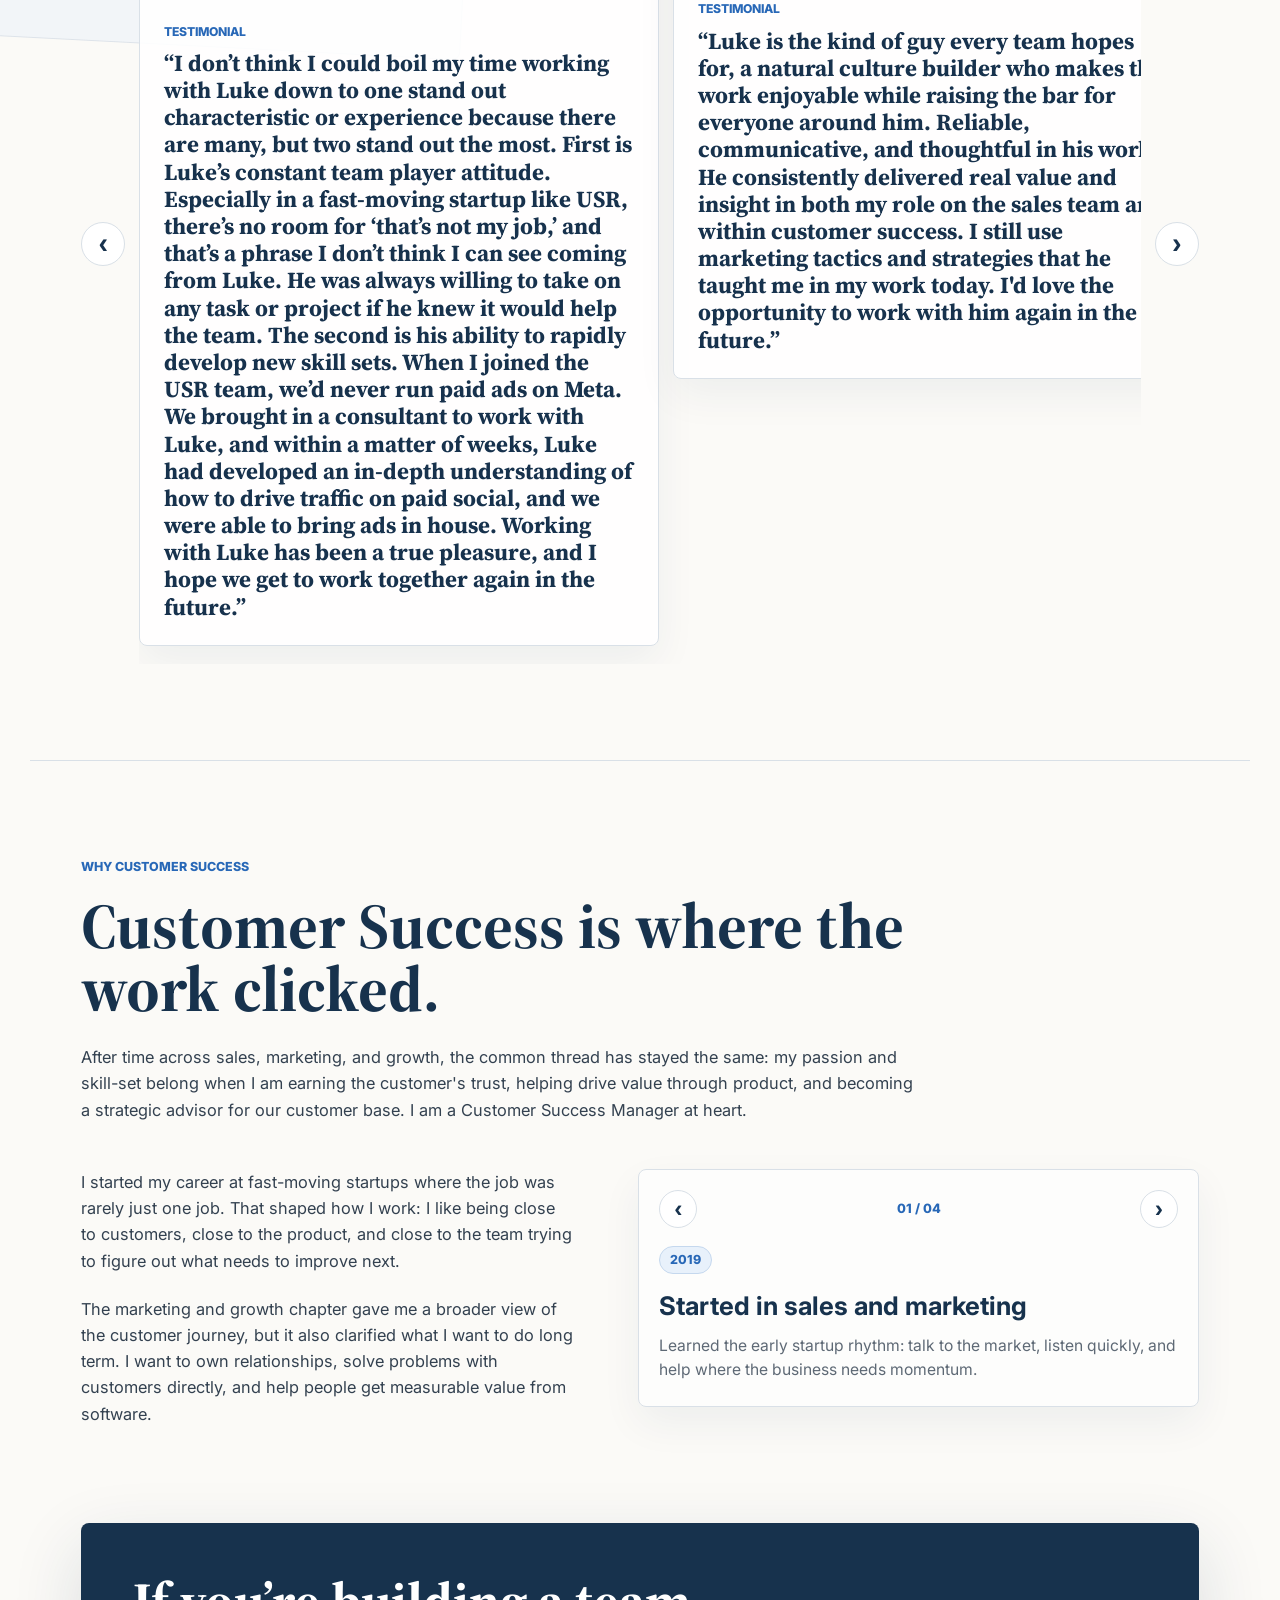
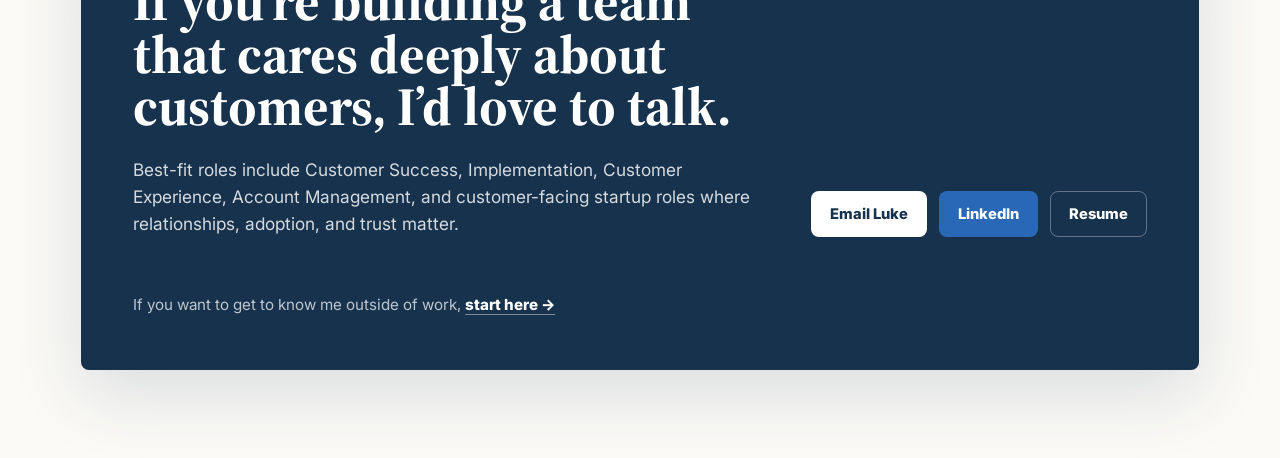
==== commit 9788e316: "Add Dillan testimonial" ====
--- a/index.html
+++ b/index.html
@@ -33,6 +33,9 @@
         <div class="hero-copy">
           <p class="eyebrow">Customer Success | Implementation | Customer-facing startup operator</p>
           <h1 id="hero-title">I help software customers feel heard, get unstuck, and find value faster.</h1>
+          <figure class="hero-mobile-visual" aria-label="Portrait of Luke Warner">
+            <img src="assets/images/luke-hero.jpeg" alt="Luke Warner smiling on a beach at sunset.">
+          </figure>
           <p class="hero-intro">
             My name is Luke Warner, and I am an empathetic problem solver with a background in SaaS
             startups across customer success, marketing, and growth. I've built CS plans from
@@ -238,9 +241,9 @@
                 </div>
               </div>
               <p class="testimonial-relationship">Collaborated on sales and marketing strategy, customer acquisition campaigns, email campaigns, and customer storytelling at USR.</p>
-              <p class="testimonial-label">Placeholder quote</p>
-              <blockquote>
-                “Luke has a rare ability to turn customer insight into action. He moves quickly, tells customer stories well, and helps teams connect strategy to real execution.”
+              <p class="testimonial-label">Testimonial</p>
+              <blockquote>
+                “I don’t think I could boil my time working with Luke down to one stand out characteristic or experience because there are many, but two stand out the most. First is Luke’s constant team player attitude. Especially in a fast-moving startup like USR, there’s no room for ‘that’s not my job,’ and that’s a phrase I don’t think I can see coming from Luke. He was always willing to take on any task or project if he knew it would help the team. The second is his ability to rapidly develop new skill sets. When I joined the USR team, we’d never run paid ads on Meta. We brought in a consultant to work with Luke, and within a matter of weeks, Luke had developed an in-depth understanding of how to drive traffic on paid social, and we were able to bring ads in house. Working with Luke has been a true pleasure, and I hope we get to work together again in the future.”
               </blockquote>
             </article>
 
--- a/styles.css
+++ b/styles.css
@@ -115,6 +115,10 @@
   max-width: 735px;
 }
 
+.hero-mobile-visual {
+  display: none;
+}
+
 .eyebrow {
   margin: 0 0 18px;
   color: var(--cobalt);
@@ -1034,6 +1038,10 @@
   line-height: 1.6;
 }
 
+.outside-mobile-photo {
+  display: none;
+}
+
 .outside-copy .button {
   margin-top: 30px;
 }
@@ -1278,8 +1286,71 @@
 }
 
 @media (max-width: 740px) {
+  .site-header {
+    gap: 12px;
+  }
+
+  .nav-links {
+    display: grid;
+    grid-template-columns: repeat(2, minmax(0, 1fr));
+    gap: 8px;
+    overflow: visible;
+  }
+
+  .nav-links a {
+    display: flex;
+    align-items: center;
+    justify-content: center;
+    min-height: 40px;
+    padding: 9px 10px;
+    background: rgba(255, 255, 255, 0.64);
+    border: 1px solid var(--line);
+    border-radius: 8px;
+    text-align: center;
+  }
+
   h1 {
     font-size: clamp(2.55rem, 13vw, 3.7rem);
+  }
+
+  .hero-mobile-visual {
+    display: block;
+    margin: 22px 0 0;
+    overflow: hidden;
+    border: 1px solid rgba(217, 224, 231, 0.86);
+    border-radius: 8px;
+    box-shadow: 0 18px 52px rgba(23, 50, 77, 0.1);
+  }
+
+  .hero-mobile-visual img {
+    width: 100%;
+    aspect-ratio: 16 / 11;
+    object-fit: cover;
+    object-position: 64% center;
+  }
+
+  .hero > .hero-visual {
+    display: none;
+  }
+
+  .outside-mobile-photo {
+    display: block;
+    margin: 22px 0 0;
+    overflow: hidden;
+    border: 1px solid rgba(217, 224, 231, 0.86);
+    border-radius: 8px;
+    box-shadow: 0 18px 52px rgba(23, 50, 77, 0.1);
+  }
+
+  .outside-mobile-photo img {
+    width: 100%;
+    aspect-ratio: 16 / 11;
+    object-fit: cover;
+    object-position: center;
+  }
+
+  .outside-hero > .outside-photo {
+    display: none;
   }
 
   .proof-list {
@@ -1308,6 +1379,7 @@
 @media (max-width: 520px) {
   .site-header {
     position: static;
+    padding: 16px 20px;
   }
 
   .hero {
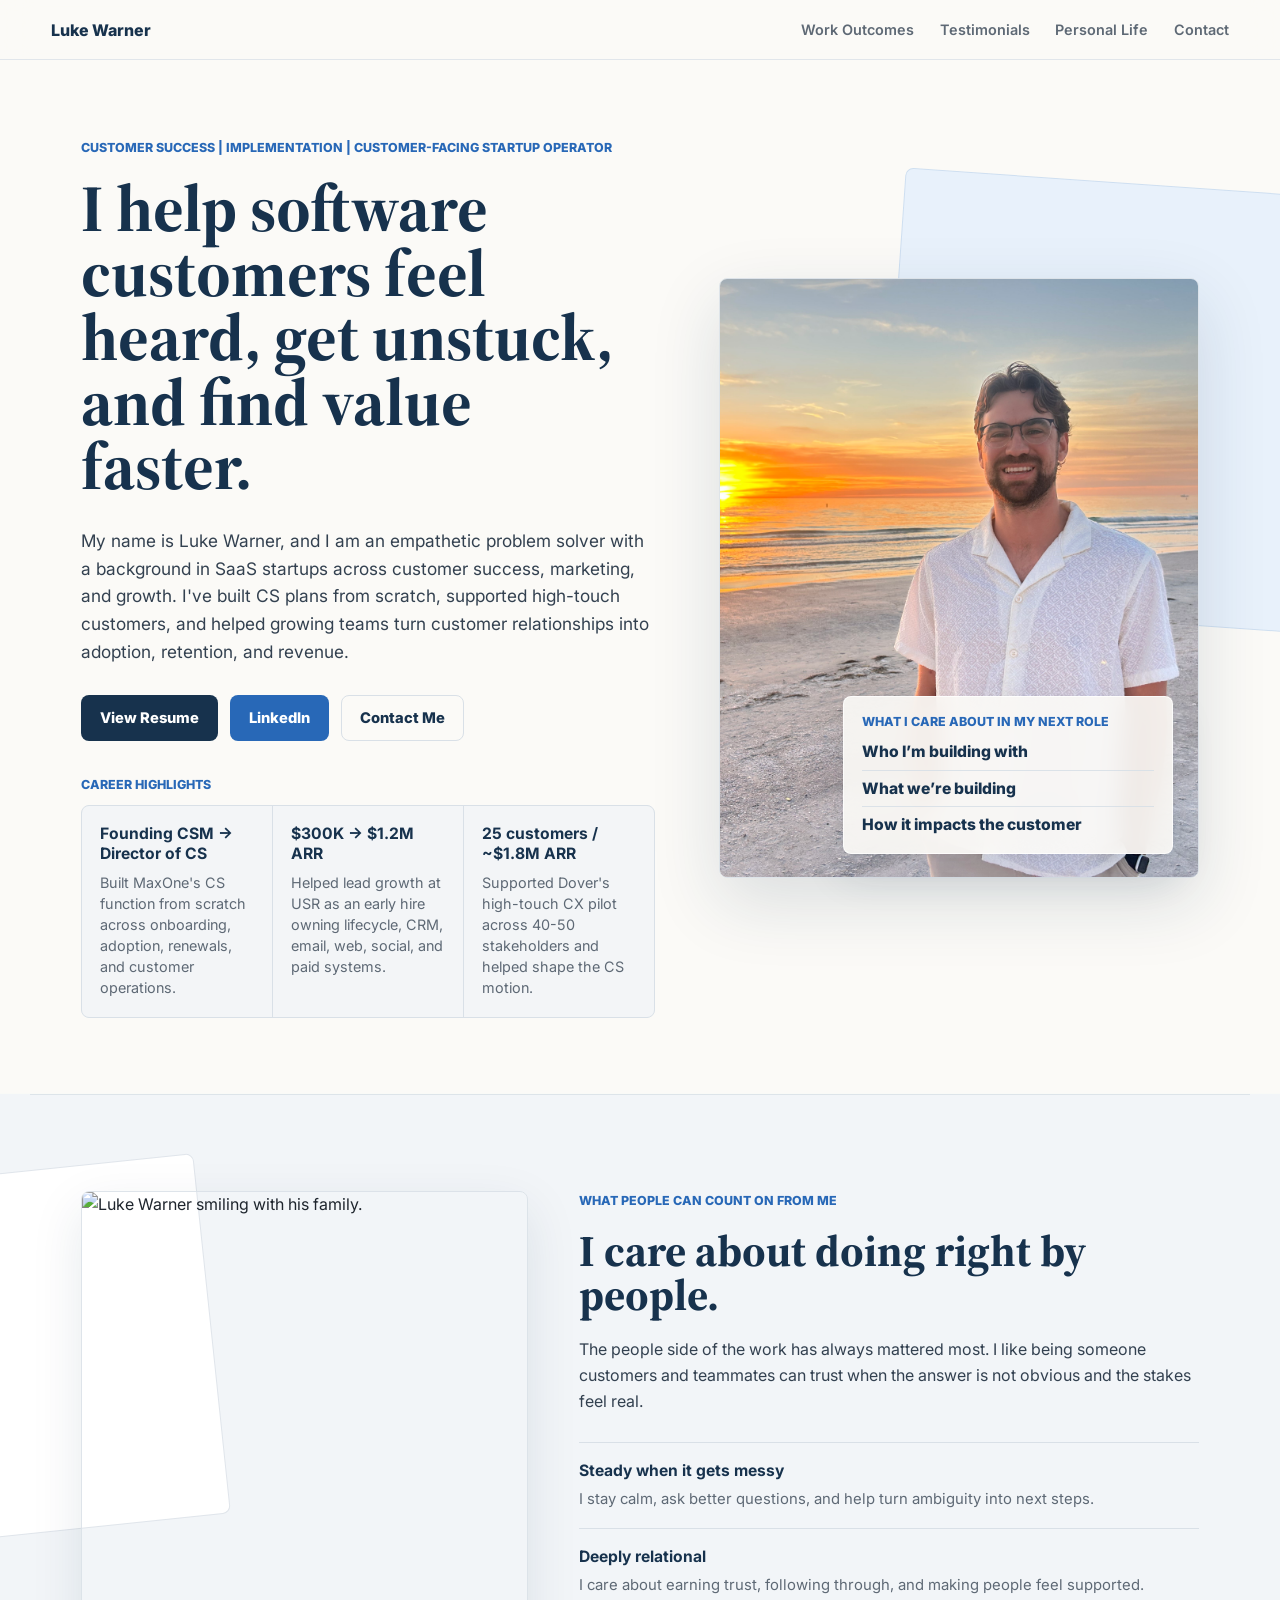
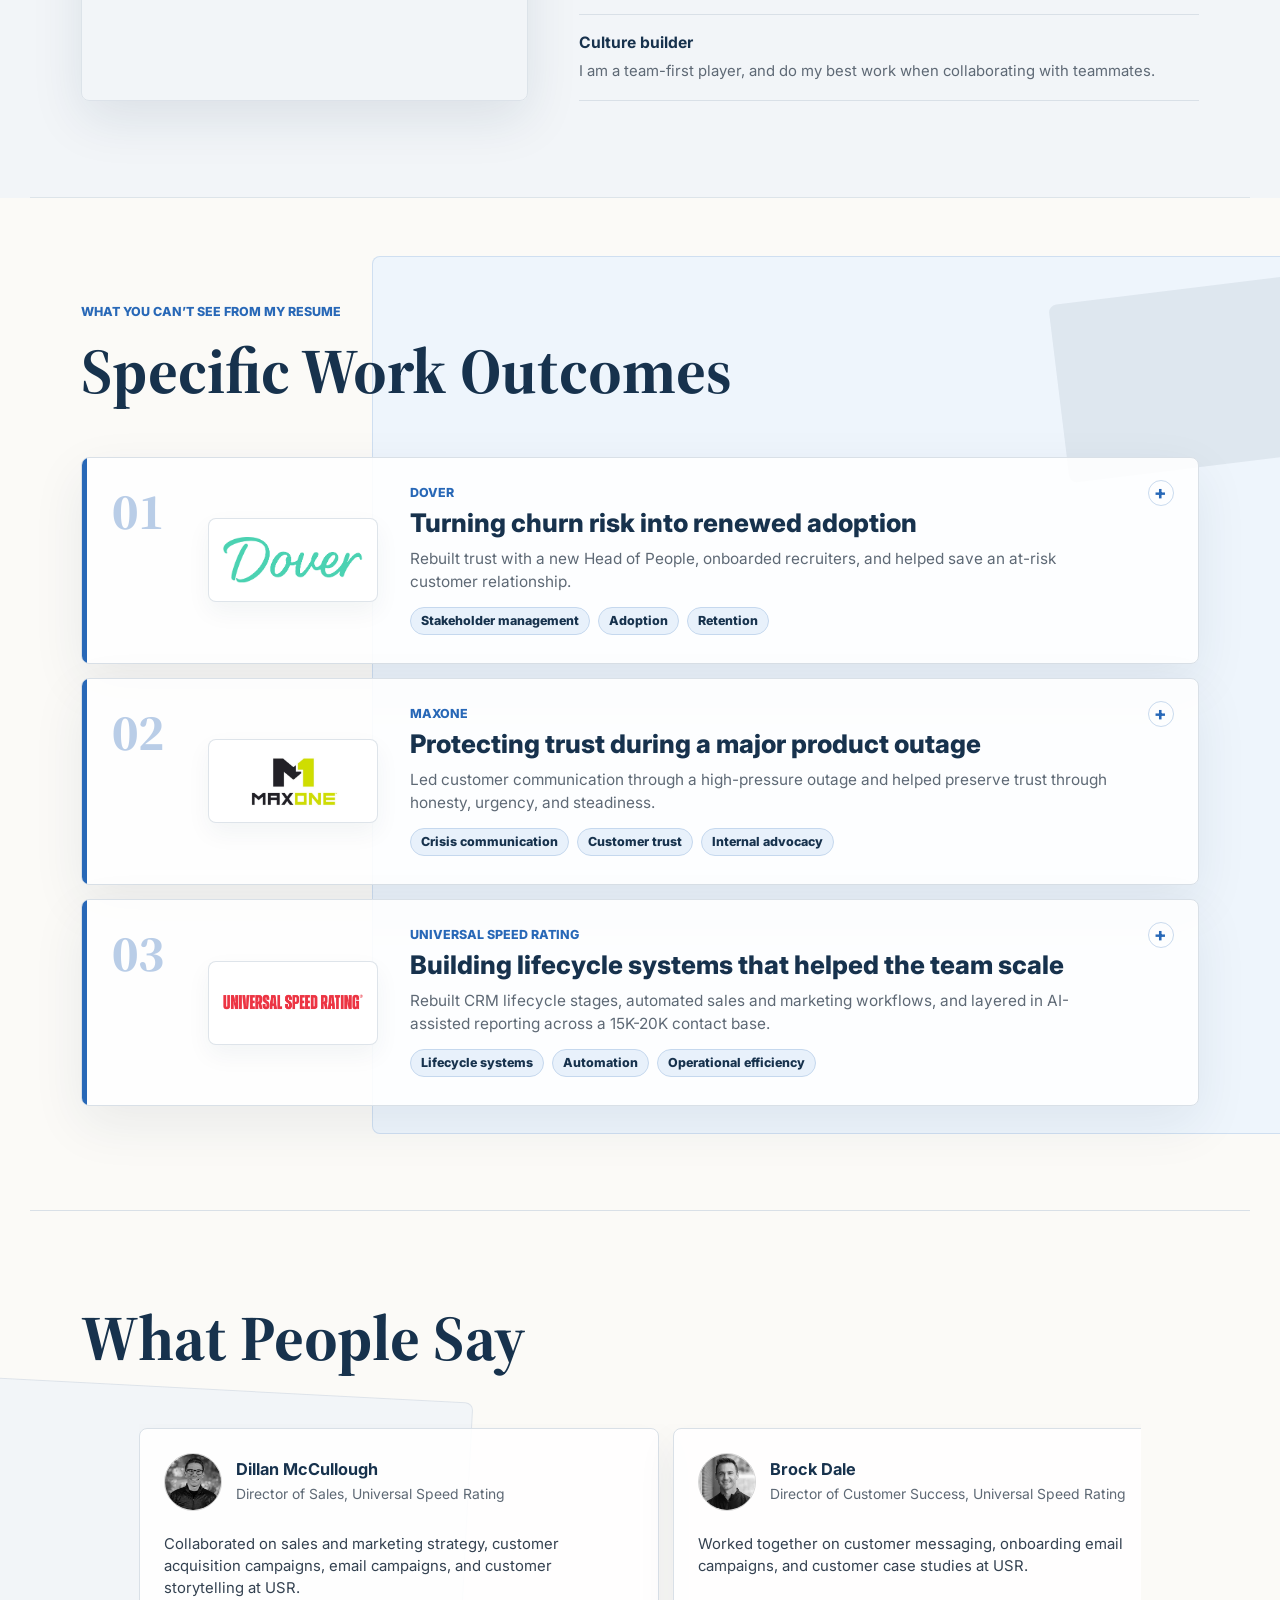
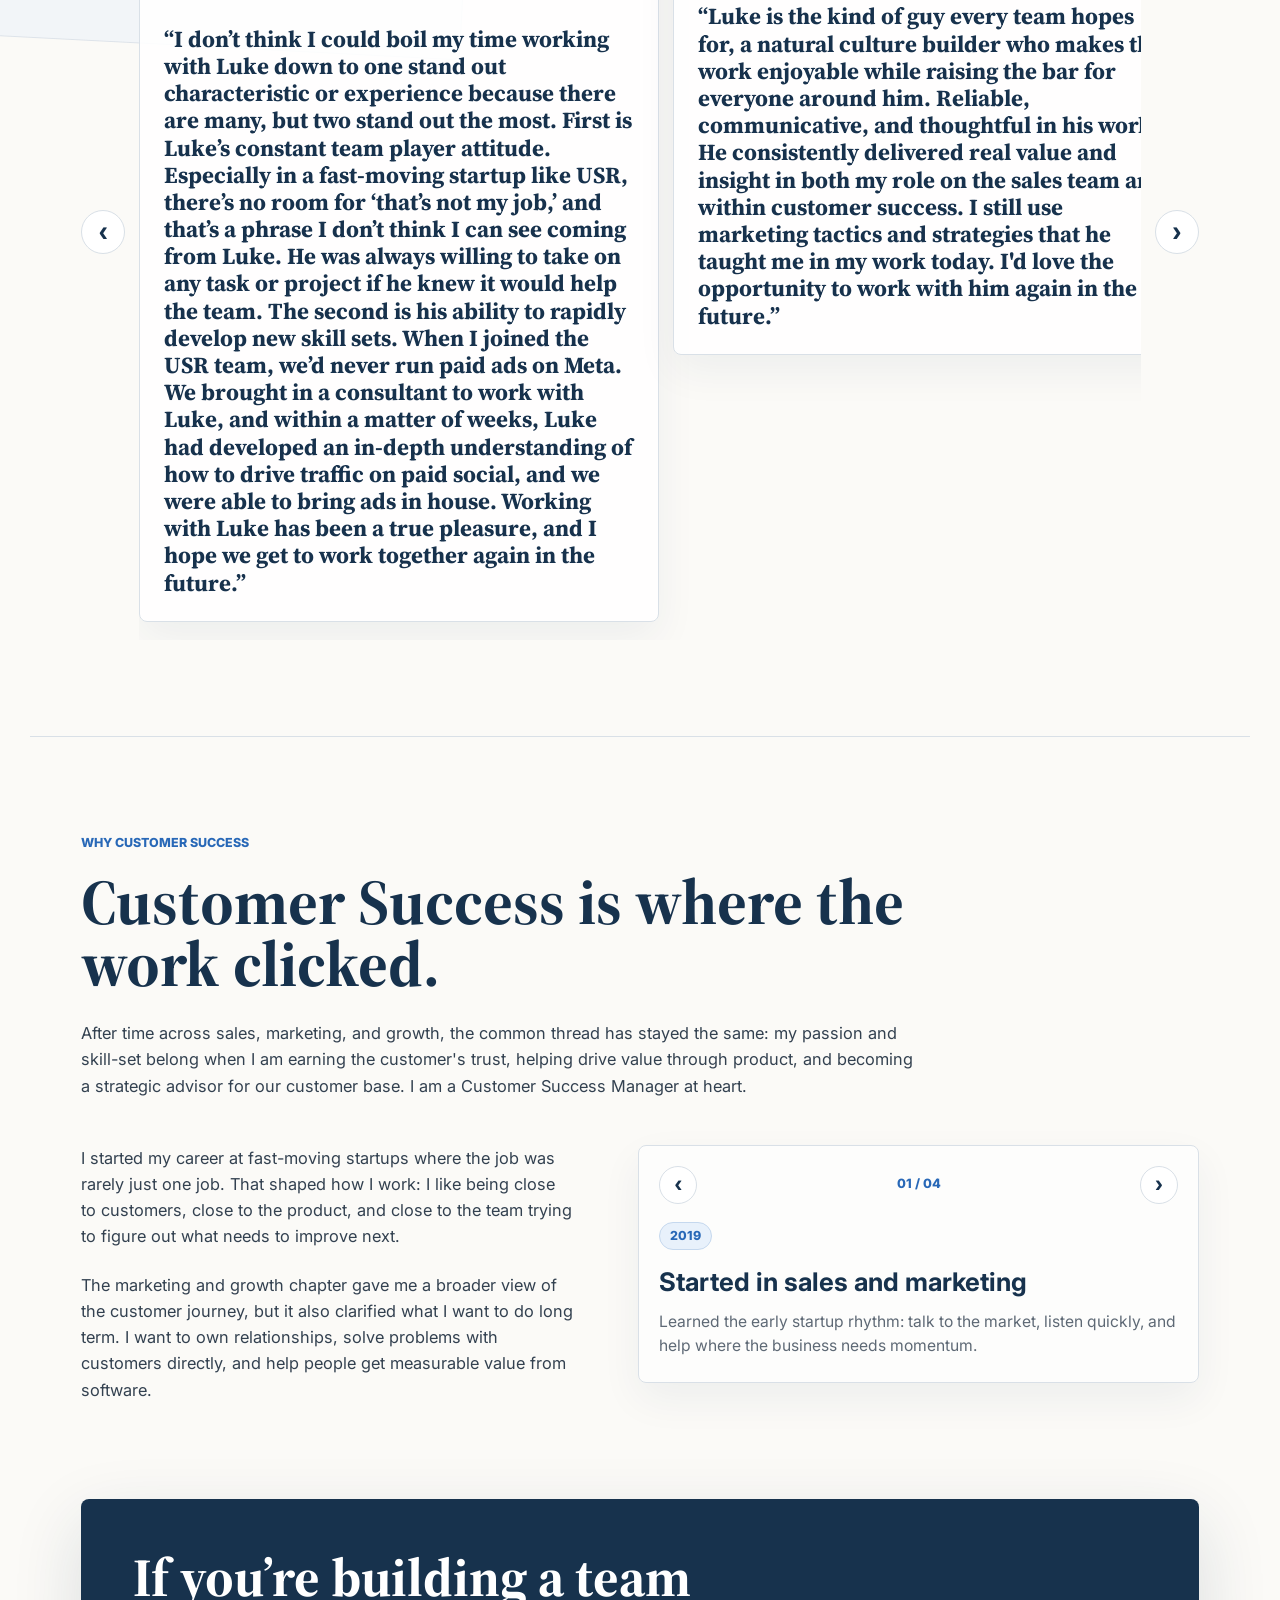
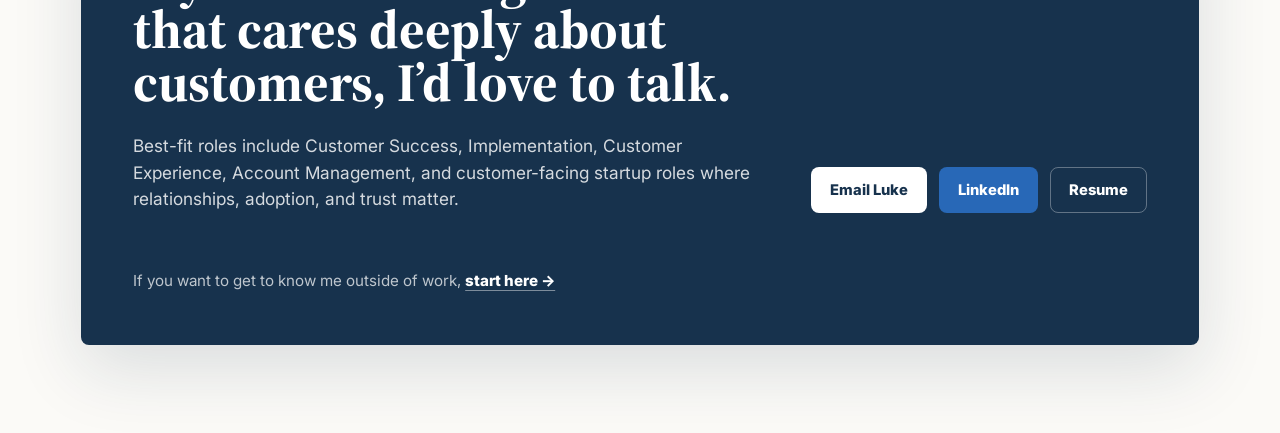
==== commit 595b9fcf: "Remove testimonial labels" ====
--- a/index.html
+++ b/index.html
@@ -241,7 +241,6 @@
                 </div>
               </div>
               <p class="testimonial-relationship">Collaborated on sales and marketing strategy, customer acquisition campaigns, email campaigns, and customer storytelling at USR.</p>
-              <p class="testimonial-label">Testimonial</p>
               <blockquote>
                 “I don’t think I could boil my time working with Luke down to one stand out characteristic or experience because there are many, but two stand out the most. First is Luke’s constant team player attitude. Especially in a fast-moving startup like USR, there’s no room for ‘that’s not my job,’ and that’s a phrase I don’t think I can see coming from Luke. He was always willing to take on any task or project if he knew it would help the team. The second is his ability to rapidly develop new skill sets. When I joined the USR team, we’d never run paid ads on Meta. We brought in a consultant to work with Luke, and within a matter of weeks, Luke had developed an in-depth understanding of how to drive traffic on paid social, and we were able to bring ads in house. Working with Luke has been a true pleasure, and I hope we get to work together again in the future.”
               </blockquote>
@@ -256,7 +255,6 @@
                 </div>
               </div>
               <p class="testimonial-relationship">Worked together on customer messaging, onboarding email campaigns, and customer case studies at USR.</p>
-              <p class="testimonial-label">Testimonial</p>
               <blockquote>
                 “Luke is the kind of guy every team hopes for, a natural culture builder who makes the work enjoyable while raising the bar for everyone around him. Reliable, communicative, and thoughtful in his work. He consistently delivered real value and insight in both my role on the sales team and within customer success. I still use marketing tactics and strategies that he taught me in my work today. I'd love the opportunity to work with him again in the future.”
               </blockquote>
@@ -271,7 +269,6 @@
                 </div>
               </div>
               <p class="testimonial-relationship">Direct manager at Dover during Luke’s time on the Customer Experience team.</p>
-              <p class="testimonial-label">Placeholder quote</p>
               <blockquote>
                 “Luke brings empathy, ownership, and steadiness to customer work. He builds trust with customers quickly and is the kind of teammate people want beside them.”
               </blockquote>
@@ -286,7 +283,6 @@
                 </div>
               </div>
               <p class="testimonial-relationship">Worked under Luke as a marketing content manager at Universal Speed Rating.</p>
-              <p class="testimonial-label">Placeholder quote</p>
               <blockquote>
                 “Luke leads with clarity, encouragement, and trust. He gives people room to own their work while staying close enough to help them do it well.”
               </blockquote>
@@ -301,7 +297,6 @@
                 </div>
               </div>
               <p class="testimonial-relationship">Worked alongside Luke as a colleague at Universal Speed Rating.</p>
-              <p class="testimonial-label">Testimonial</p>
               <blockquote>
                 “I had the opportunity to work with Luke over the past three years, and he was someone I could always count on. He's a strong communicator, follows through on his commitments, and consistently takes ownership of his work. I appreciated working with him and know he'll make a positive impact on whatever team he is on.”
               </blockquote>
@@ -316,7 +311,6 @@
                 </div>
               </div>
               <p class="testimonial-relationship">Lifelong friend who can speak to Luke’s character, integrity, and loyalty.</p>
-              <p class="testimonial-label">Placeholder quote</p>
               <blockquote>
                 “Luke is loyal, steady, and deeply principled. He shows up for people with integrity, and that character carries into the way he works and leads.”
               </blockquote>
--- a/styles.css
+++ b/styles.css
@@ -890,18 +890,9 @@
   line-height: 1.5;
 }
 
-.testimonial-label {
-  margin: auto 0 12px;
+.testimonial-card blockquote {
+  margin: auto 0 0;
   padding-top: 26px;
-  color: var(--cobalt);
-  font-size: 0.76rem;
-  font-weight: 800;
-  line-height: 1;
-  text-transform: uppercase;
-}
-
-.testimonial-card blockquote {
-  margin: 0;
   color: var(--navy);
   font-family: var(--serif);
   font-size: clamp(1.2rem, 1.8vw, 1.48rem);
